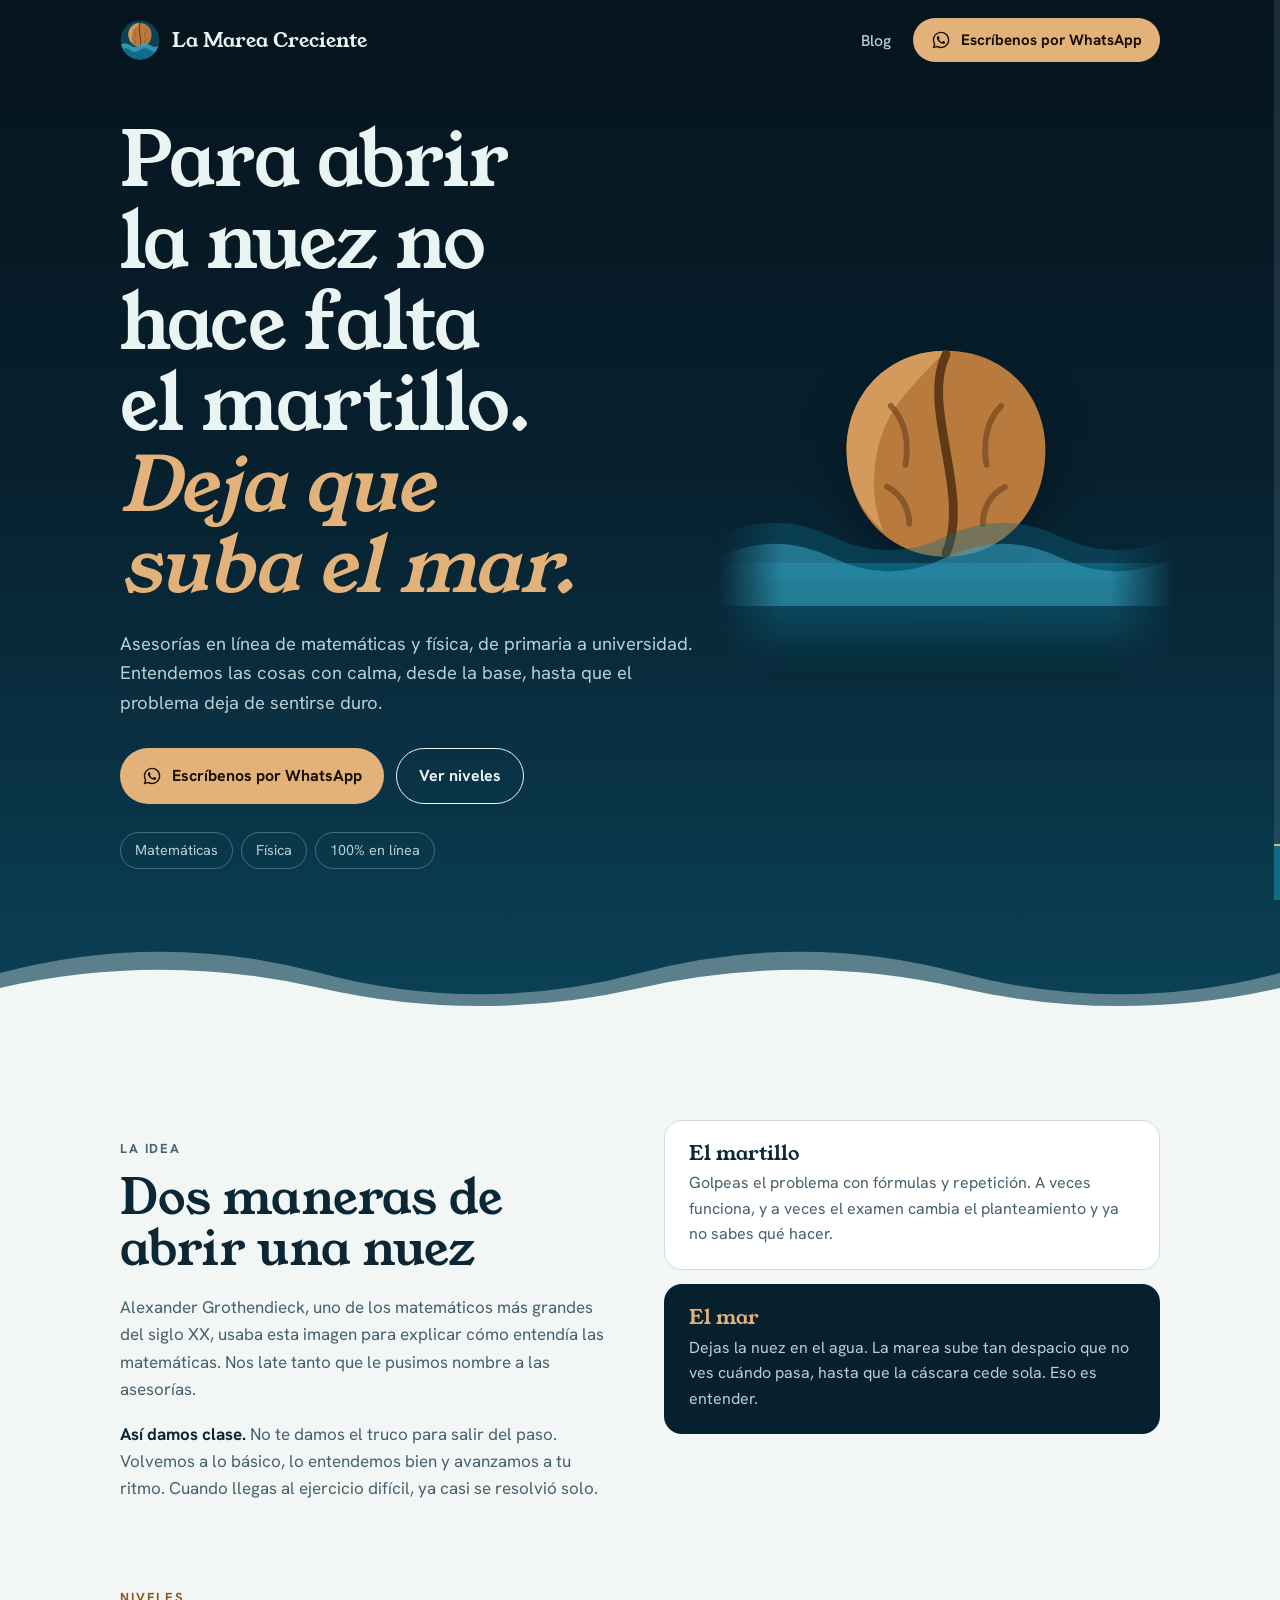
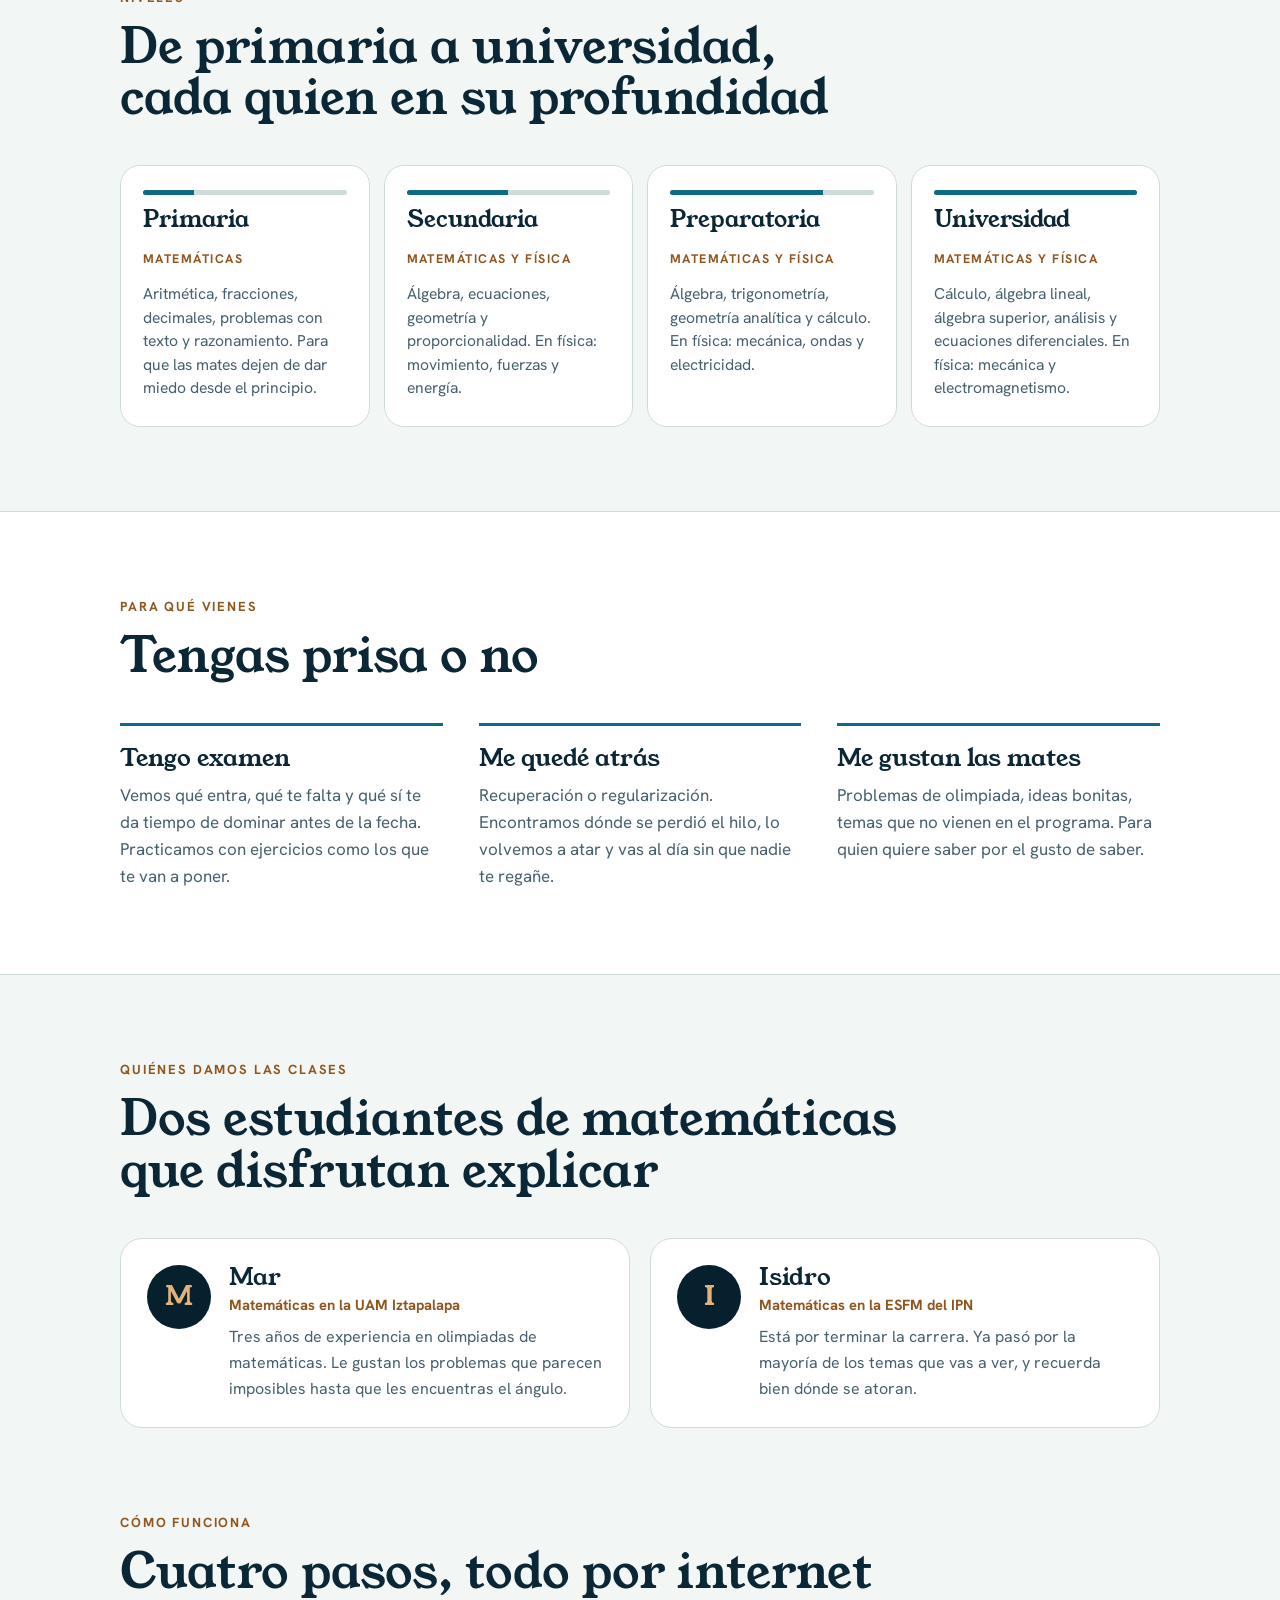
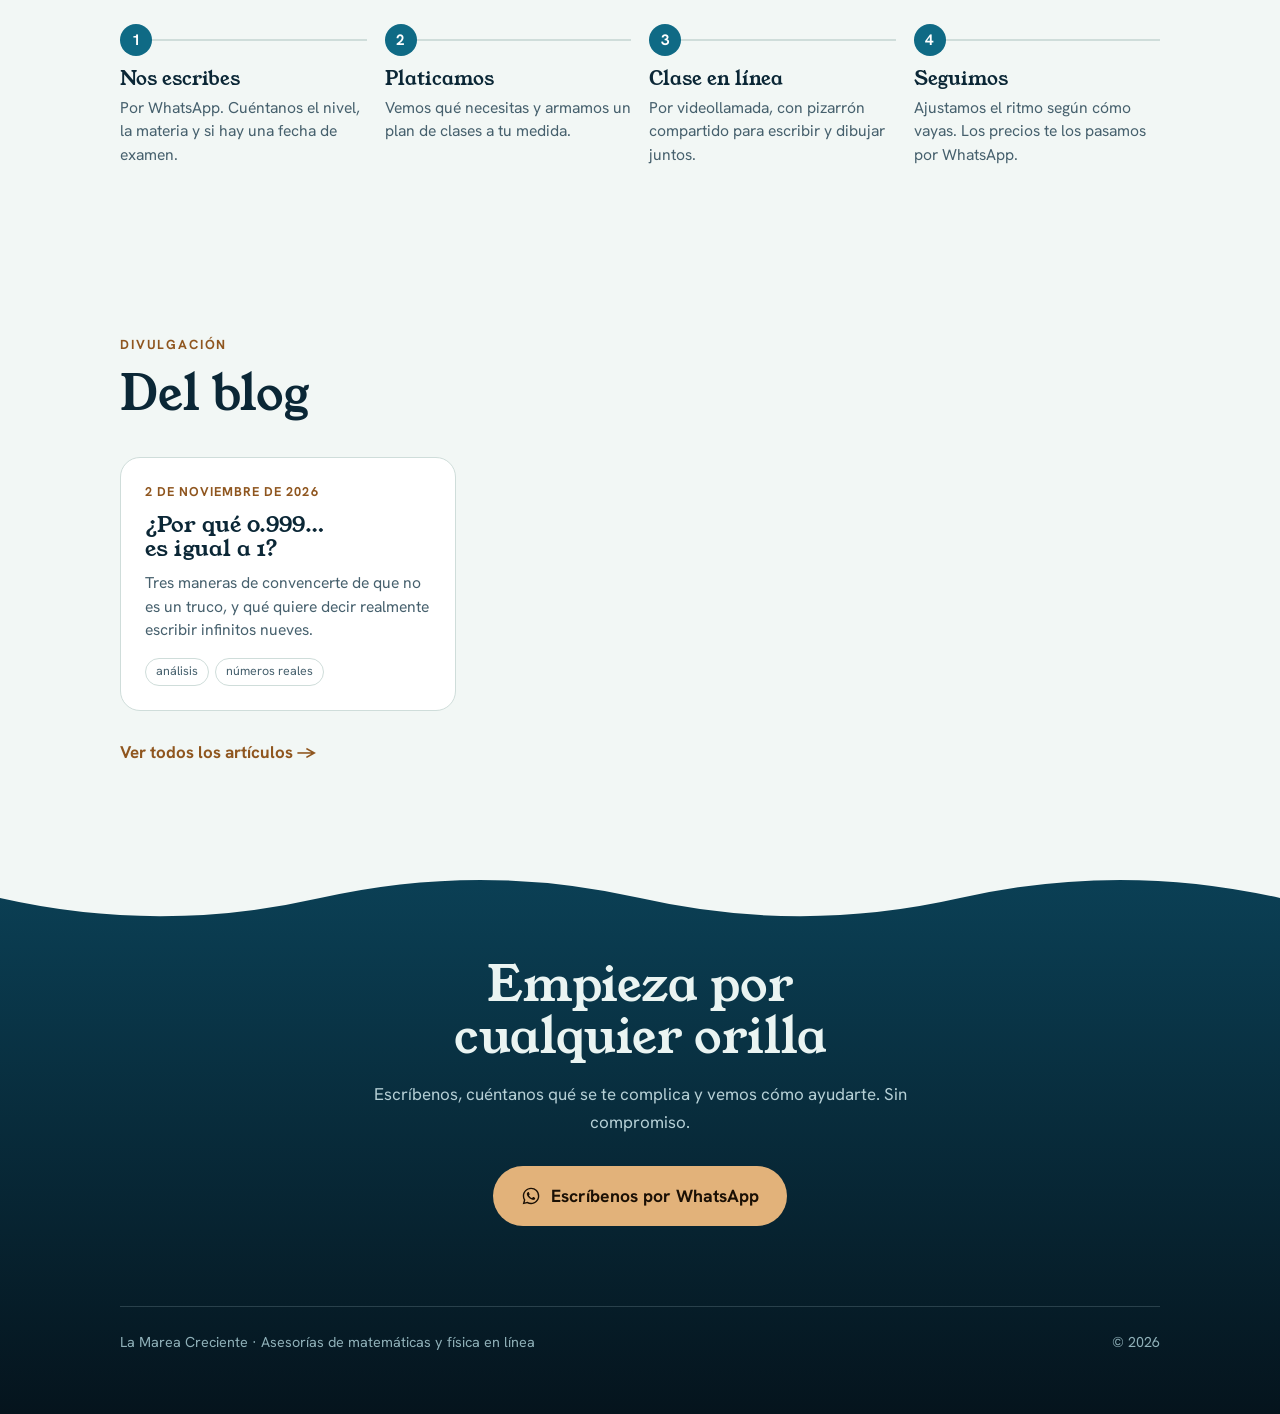
==== index.html @ 5f163b48 "Blog" ====
<!DOCTYPE html>
<html lang="es-MX">
<head>
<meta charset="utf-8">
<meta name="viewport" content="width=device-width, initial-scale=1">
<title>La Marea Creciente</title>
<meta name="description" content="Asesorías en línea de matemáticas y física, de primaria a universidad. Para exámenes, recuperación o por el gusto de entender.">
<link rel="preconnect" href="https://fonts.googleapis.com">
<link rel="preconnect" href="https://fonts.gstatic.com" crossorigin>
<link href="https://fonts.googleapis.com/css2?family=Hanken+Grotesk:wght@400;500;700&family=Young+Serif&display=swap" rel="stylesheet">
<link rel="stylesheet" href="css/site.css">
</head>
<body data-root="">

<svg width="0" height="0" style="position:absolute" aria-hidden="true" focusable="false">
  <defs>
    <symbol id="nut" viewBox="0 0 64 64">
      <path d="M32 4C48 4 59 16 59 31C59 47 48 60 32 60C16 60 5 47 5 31C5 16 16 4 32 4Z" fill="#B97A3E"/>
      <path d="M32 4C16 4 5 16 5 31C5 40 9 48 15 53C11 44 11 28 20 17C24 12 28 8 32 4Z" fill="#D49A5C"/>
      <path d="M32 5C25 19 39 43 32 59" fill="none" stroke="#5E3A17" stroke-width="2.4" stroke-linecap="round"/>
      <path d="M17 19C21 23 22 29 21 35M47 19C43 23 42 29 43 35M16 41C20 43 22 47 22 51M48 41C44 43 42 47 42 51" fill="none" stroke="#7A4C20" stroke-width="1.6" stroke-linecap="round" opacity=".75"/>
    </symbol>
    <symbol id="wa" viewBox="0 0 24 24">
      <path fill="currentColor" d="M12.04 2C6.58 2 2.13 6.45 2.13 11.91c0 1.75.46 3.45 1.32 4.95L2.05 22l5.25-1.38a9.9 9.9 0 0 0 4.74 1.21h.01c5.46 0 9.91-4.45 9.91-9.91 0-2.65-1.03-5.14-2.9-7.01A9.86 9.86 0 0 0 12.04 2Zm0 18.15h-.01a8.2 8.2 0 0 1-4.18-1.14l-.3-.18-3.11.82.83-3.04-.2-.31a8.2 8.2 0 0 1-1.26-4.38c0-4.54 3.7-8.24 8.25-8.24 2.2 0 4.27.86 5.82 2.42a8.18 8.18 0 0 1 2.41 5.83c0 4.54-3.7 8.22-8.25 8.22Zm4.52-6.16c-.25-.12-1.47-.72-1.69-.81-.23-.08-.39-.12-.56.12-.17.25-.64.81-.78.97-.14.17-.29.19-.54.06-.25-.12-1.05-.39-2-1.23-.74-.66-1.24-1.47-1.38-1.72-.14-.25-.02-.38.11-.5.11-.11.25-.29.37-.43.12-.14.17-.25.25-.41.08-.17.04-.31-.02-.43-.06-.12-.56-1.34-.76-1.84-.2-.48-.41-.42-.56-.43h-.48c-.17 0-.43.06-.66.31-.23.25-.87.85-.87 2.07 0 1.22.89 2.4 1.01 2.56.12.17 1.75 2.67 4.23 3.74.59.26 1.05.41 1.41.52.59.19 1.13.16 1.56.1.48-.07 1.47-.6 1.67-1.18.21-.58.21-1.07.14-1.18-.06-.1-.23-.17-.48-.29Z"/>
    </symbol>
    <clipPath id="clipLogo"><circle cx="32" cy="32" r="31"/></clipPath>
  </defs>
</svg>

<div class="gauge" aria-hidden="true"><i></i></div>

<header class="hero" id="inicio">
  <div class="wrap">
    <nav class="nav" aria-label="Principal">
      <a class="brand" href="#inicio" aria-label="La Marea Creciente, inicio">
        <svg viewBox="0 0 64 64" aria-hidden="true">
          <circle cx="32" cy="32" r="31" fill="#0B4258"/>
          <g clip-path="url(#clipLogo)">
            <use href="#nut" x="10" y="2" width="44" height="44"/>
            <path d="M0 40Q8 34 16 40T32 40T48 40T64 40V64H0Z" fill="#3AA3C2" opacity=".85"/>
            <path d="M0 48Q8 42 16 48T32 48T48 48T64 48V64H0Z" fill="#0F6A85" opacity=".95"/>
          </g>
        </svg>
        <span>La Marea Creciente</span>
      </a>
      <div class="navlinks">
        <a class="navlink" href="blog/">Blog</a>
        <a class="btn js-wa" href="#" data-msg="Hola, vi La Marea Creciente y quiero info sobre las asesorías.">
          <svg aria-hidden="true"><use href="#wa"/></svg><span>Escríbenos por WhatsApp</span>
        </a>
      </div>
    </nav>

    <div class="hero-grid">
      <div>
        <h1>Para abrir la nuez no hace falta el martillo. <em>Deja que suba el mar.</em></h1>
        <p class="lead">Asesorías en línea de matemáticas y física, de primaria a universidad. Entendemos las cosas con calma, desde la base, hasta que el problema deja de sentirse duro.</p>
        <div class="cta">
          <a class="btn js-wa" href="#" data-msg="Hola, vi La Marea Creciente y quiero info sobre las asesorías.">
            <svg aria-hidden="true"><use href="#wa"/></svg>Escríbenos por WhatsApp
          </a>
          <a class="btn ghost" href="#niveles">Ver niveles</a>
        </div>
        <ul class="tags">
          <li>Matemáticas</li><li>Física</li><li>100% en línea</li>
        </ul>
      </div>

      <div class="scene" role="img" aria-label="Una nuez flotando en el mar, medio sumergida">
        <svg class="nut" viewBox="0 0 64 64" aria-hidden="true"><use href="#nut"/></svg>
        <div class="water" aria-hidden="true">
          <svg class="wave b" viewBox="0 0 2400 120" preserveAspectRatio="none"><path d="M0 60Q150 20 300 60T600 60T900 60T1200 60T1500 60T1800 60T2100 60T2400 60V120H0Z"/></svg>
          <svg class="wave" viewBox="0 0 2400 120" preserveAspectRatio="none" style="top:14%"><path d="M0 50Q150 10 300 50T600 50T900 50T1200 50T1500 50T1800 50T2100 50T2400 50V120H0Z"/></svg>
        </div>
      </div>
    </div>
  </div>

  <div class="shore" aria-hidden="true">
    <svg class="wave b" viewBox="0 0 2400 120" preserveAspectRatio="none"><path d="M0 60Q150 20 300 60T600 60T900 60T1200 60T1500 60T1800 60T2100 60T2400 60V120H0Z"/></svg>
    <svg class="wave" viewBox="0 0 2400 120" preserveAspectRatio="none"><path d="M0 74Q150 40 300 74T600 74T900 74T1200 74T1500 74T1800 74T2100 74T2400 74V120H0Z"/></svg>
  </div>
</header>

<main>
  <section id="idea">
    <div class="wrap idea">
      <div class="text">
        <p class="eyebrow">La idea</p>
        <h2>Dos maneras de abrir una nuez</h2>
        <p>Alexander Grothendieck, uno de los matemáticos más grandes del siglo XX, usaba esta imagen para explicar cómo entendía las matemáticas. Nos late tanto que le pusimos nombre a las asesorías.</p>
        <p><strong>Así damos clase.</strong> No te damos el truco para salir del paso. Volvemos a lo básico, lo entendemos bien y avanzamos a tu ritmo. Cuando llegas al ejercicio difícil, ya casi se resolvió solo.</p>
      </div>
      <div class="duo">
        <div>
          <h3>El martillo</h3>
          <p>Golpeas el problema con fórmulas y repetición. A veces funciona, y a veces el examen cambia el planteamiento y ya no sabes qué hacer.</p>
        </div>
        <div class="sea">
          <h3>El mar</h3>
          <p>Dejas la nuez en el agua. La marea sube tan despacio que no ves cuándo pasa, hasta que la cáscara cede sola. Eso es entender.</p>
        </div>
      </div>
    </div>
  </section>

  <section id="niveles" style="padding-top:0">
    <div class="wrap">
      <p class="eyebrow">Niveles</p>
      <h2>De primaria a universidad, cada quien en su profundidad</h2>
      <div class="levels">
        <article class="level">
          <div class="depth" aria-hidden="true"><b style="--w:25%"></b></div>
          <h3>Primaria</h3>
          <h4>Matemáticas</h4>
          <p>Aritmética, fracciones, decimales, problemas con texto y razonamiento. Para que las mates dejen de dar miedo desde el principio.</p>
        </article>
        <article class="level">
          <div class="depth" aria-hidden="true"><b style="--w:50%"></b></div>
          <h3>Secundaria</h3>
          <h4>Matemáticas y física</h4>
          <p>Álgebra, ecuaciones, geometría y proporcionalidad. En física: movimiento, fuerzas y energía.</p>
        </article>
        <article class="level">
          <div class="depth" aria-hidden="true"><b style="--w:75%"></b></div>
          <h3>Preparatoria</h3>
          <h4>Matemáticas y física</h4>
          <p>Álgebra, trigonometría, geometría analítica y cálculo. En física: mecánica, ondas y electricidad.</p>
        </article>
        <article class="level">
          <div class="depth" aria-hidden="true"><b style="--w:100%"></b></div>
          <h3>Universidad</h3>
          <h4>Matemáticas y física</h4>
          <p>Cálculo, álgebra lineal, álgebra superior, análisis y ecuaciones diferenciales. En física: mecánica y electromagnetismo.</p>
        </article>
      </div>
    </div>
  </section>

  <section class="why" id="para-que">
    <div class="wrap">
      <p class="eyebrow">Para qué vienes</p>
      <h2>Tengas prisa o no</h2>
      <div class="why-grid">
        <div>
          <h3>Tengo examen</h3>
          <p>Vemos qué entra, qué te falta y qué sí te da tiempo de dominar antes de la fecha. Practicamos con ejercicios como los que te van a poner.</p>
        </div>
        <div>
          <h3>Me quedé atrás</h3>
          <p>Recuperación o regularización. Encontramos dónde se perdió el hilo, lo volvemos a atar y vas al día sin que nadie te regañe.</p>
        </div>
        <div>
          <h3>Me gustan las mates</h3>
          <p>Problemas de olimpiada, ideas bonitas, temas que no vienen en el programa. Para quien quiere saber por el gusto de saber.</p>
        </div>
      </div>
    </div>
  </section>

  <section id="quienes">
    <div class="wrap">
      <p class="eyebrow">Quiénes damos las clases</p>
      <h2>Dos estudiantes de matemáticas que disfrutan explicar</h2>
      <div class="people">
        <article class="person">
          <div class="avatar" aria-hidden="true">M</div>
          <div>
            <h3>Mar</h3>
            <p class="role">Matemáticas en la UAM Iztapalapa</p>
            <p>Tres años de experiencia en olimpiadas de matemáticas. Le gustan los problemas que parecen imposibles hasta que les encuentras el ángulo.</p>
          </div>
        </article>
        <article class="person">
          <div class="avatar" aria-hidden="true">I</div>
          <div>
            <h3>Isidro</h3>
            <p class="role">Matemáticas en la ESFM del IPN</p>
            <p>Está por terminar la carrera. Ya pasó por la mayoría de los temas que vas a ver, y recuerda bien dónde se atoran.</p>
          </div>
        </article>
      </div>
    </div>
  </section>

  <section id="como" style="padding-top:0">
    <div class="wrap">
      <p class="eyebrow">Cómo funciona</p>
      <h2>Cuatro pasos, todo por internet</h2>
      <ol class="steps">
        <li>
          <h3>Nos escribes</h3>
          <p>Por WhatsApp. Cuéntanos el nivel, la materia y si hay una fecha de examen.</p>
        </li>
        <li>
          <h3>Platicamos</h3>
          <p>Vemos qué necesitas y armamos un plan de clases a tu medida.</p>
        </li>
        <li>
          <h3>Clase en línea</h3>
          <p>Por videollamada, con pizarrón compartido para escribir y dibujar juntos.</p>
        </li>
        <li>
          <h3>Seguimos</h3>
          <p>Ajustamos el ritmo según cómo vayas. Los precios te los pasamos por WhatsApp.</p>
        </li>
      </ol>
    </div>
  </section>
  <section id="blog" hidden>
    <div class="wrap">
      <p class="eyebrow">Divulgación</p>
      <h2>Del blog</h2>
      <div class="postlist" id="latest"></div>
      <a class="more" href="blog/">Ver todos los artículos →</a>
    </div>
  </section>
</main>

<section class="final" id="contacto">
  <div class="top" aria-hidden="true">
    <svg class="wave" viewBox="0 0 2400 120" preserveAspectRatio="none"><path d="M0 74Q150 40 300 74T600 74T900 74T1200 74T1500 74T1800 74T2100 74T2400 74V120H0Z"/></svg>
  </div>
  <div class="wrap">
    <h2>Empieza por cualquier orilla</h2>
    <p class="sub">Escríbenos, cuéntanos qué se te complica y vemos cómo ayudarte. Sin compromiso.</p>
    <a class="btn js-wa" href="#" data-msg="Hola, vi La Marea Creciente y me interesa una asesoría de ____ (nivel: ____).">
      <svg aria-hidden="true"><use href="#wa"/></svg>Escríbenos por WhatsApp
    </a>
    <p class="num" id="numtext"></p>
    <footer>
      <span>La Marea Creciente · Asesorías de matemáticas y física en línea</span>
      <span>© 2026</span>
    </footer>
  </div>
</section>

<script src="blog/posts.js"></script>
<script src="js/site.js"></script>
</body>
</html>
---- css/site.css ----
/* Idea: la página es el mar. El hero es agua profunda con una nuez flotando; la orilla (la ola final) deja paso al resto.
   Un medidor fino a la derecha sube con el scroll: la marea creciente. */
:root{
  --bg:#F2F7F5; --surface:#FFFFFF; --ink:#0B2736; --muted:#46606D;
  --sea:#0F6A85; --deep:#07202E; --nut:#B97A3E; --nut-hi:#E2B27A;
  --line:#CFDDDA; --accent-text:#8F561F;
  --display:"Young Serif", Georgia, "Times New Roman", serif;
  --body:"Hanken Grotesk", system-ui, -apple-system, "Segoe UI", sans-serif;
  color-scheme: light;
}
@media (prefers-color-scheme: dark){
  :root:not([data-theme="light"]){
    --bg:#06161F; --surface:#0C2331; --ink:#E5F0EE; --muted:#9DB5BD;
    --sea:#3AA3C2; --line:#1B3A4A; --accent-text:#E2B27A; color-scheme: dark;
  }
}
:root[data-theme="dark"]{
  --bg:#06161F; --surface:#0C2331; --ink:#E5F0EE; --muted:#9DB5BD;
  --sea:#3AA3C2; --line:#1B3A4A; --accent-text:#E2B27A; color-scheme: dark;
}

*{box-sizing:border-box}
html{scroll-behavior:smooth}
body{margin:0;background:var(--bg);color:var(--ink);font-family:var(--body);font-size:1.0625rem;line-height:1.6;-webkit-font-smoothing:antialiased}
h1,h2,h3{font-family:var(--display);font-weight:400;line-height:1.08;margin:0;text-wrap:balance}
p{margin:0}
a{color:inherit}
.wrap{max-width:1080px;margin:0 auto;padding:0 20px}
:focus-visible{outline:3px solid var(--nut-hi);outline-offset:3px;border-radius:6px}

/* medidor de marea */
.gauge{position:fixed;right:0;top:0;bottom:0;width:6px;background:rgba(127,160,170,.18);z-index:50;pointer-events:none}
.gauge i{position:absolute;left:0;right:0;bottom:0;height:var(--lvl,6%);background:var(--sea);transition:height .15s linear}
.gauge i::before{content:"";position:absolute;left:0;right:0;top:-2px;height:2px;background:var(--nut-hi)}

/* botones */
.btn{display:inline-flex;align-items:center;gap:10px;padding:14px 22px;border-radius:999px;background:var(--nut-hi);color:#1B1005;font-weight:700;text-decoration:none;font-size:1rem;border:0;cursor:pointer;transition:transform .2s ease, box-shadow .2s ease}
.btn:hover{transform:translateY(-2px);box-shadow:0 10px 24px -10px rgba(226,178,122,.8)}
.btn svg{width:20px;height:20px;flex:none}
.btn.ghost{background:transparent;color:inherit;border:1.5px solid currentColor}
.btn.ghost:hover{box-shadow:none;background:rgba(255,255,255,.08)}

/* hero */
.hero{position:relative;background:linear-gradient(180deg,#05141D 0%,#07202E 45%,#0B4258 100%);color:#EAF4F2;overflow:hidden}
.nav{display:flex;align-items:center;justify-content:space-between;gap:16px;padding:18px 0}
.brand{display:flex;align-items:center;gap:12px;text-decoration:none;font-family:var(--display);font-size:1.25rem}
.brand svg{width:40px;height:40px;flex:none}
.nav .btn{padding:10px 18px;font-size:.95rem}
.hero-grid{display:grid;grid-template-columns:1.15fr .85fr;gap:32px;align-items:center;padding:40px 0 150px}
.hero h1{font-size:clamp(2.4rem,6.2vw,4.7rem);letter-spacing:-.01em}
.hero h1 em{font-style:italic;color:var(--nut-hi)}
.hero .lead{margin-top:22px;max-width:34em;color:#B6D0D6;font-size:1.15rem}
.hero .cta{margin-top:30px;display:flex;flex-wrap:wrap;gap:12px}
.hero .tags{margin-top:28px;display:flex;flex-wrap:wrap;gap:8px;list-style:none;padding:0}
.hero .tags li{padding:6px 14px;border:1px solid rgba(182,208,214,.35);border-radius:999px;font-size:.9rem;color:#B6D0D6}

.scene{position:relative;width:100%;max-width:380px;aspect-ratio:1;justify-self:center}
.scene .nut{position:absolute;left:50%;top:6%;width:62%;transform:translateX(-50%);animation:bob 7s ease-in-out infinite;filter:drop-shadow(0 18px 24px rgba(0,0,0,.35))}
.scene .water{position:absolute;left:-10%;right:-10%;bottom:0;height:52%;overflow:hidden;-webkit-mask-image:linear-gradient(90deg,transparent,#000 14%,#000 86%,transparent),linear-gradient(180deg,#000 70%,transparent);-webkit-mask-composite:source-in;mask-image:linear-gradient(90deg,transparent,#000 14%,#000 86%,transparent),linear-gradient(180deg,#000 70%,transparent);mask-composite:intersect}
.scene .water::before{content:"";position:absolute;inset:0;top:34%;background:linear-gradient(180deg,rgba(15,106,133,.78),rgba(7,32,46,.95))}
.wave{position:absolute;left:0;bottom:0;width:200%;height:100%;animation:drift 14s linear infinite}
.wave.b{animation-duration:22s;animation-direction:reverse;opacity:.55}
.wave path{fill:rgba(58,163,194,.55)}
.wave.b path{fill:rgba(15,106,133,.7)}
.scene .water .wave{height:42%;bottom:auto;top:0}

.shore{position:absolute;left:0;bottom:-1px;width:100%;line-height:0}
.shore .wave{position:relative;display:block;height:auto;width:200%;animation-duration:18s}
.shore .wave path{fill:var(--bg)}
.shore .wave.b{position:absolute;left:0;bottom:0;opacity:.35}

@keyframes drift{to{transform:translateX(-50%)}}
@keyframes bob{0%,100%{transform:translate(-50%,0) rotate(-2deg)}50%{transform:translate(-50%,10px) rotate(2deg)}}

/* secciones */
section{padding:84px 0}
.eyebrow{font-size:.82rem;font-weight:700;letter-spacing:.14em;text-transform:uppercase;color:var(--accent-text);margin-bottom:14px}
h2{font-size:clamp(1.9rem,4.2vw,3rem)}

.idea{display:grid;grid-template-columns:1fr 1fr;gap:48px;align-items:start}
.idea .text p{margin-top:18px;color:var(--muted);max-width:34em}
.idea .text p strong{color:var(--ink)}
.duo{display:grid;gap:14px}
.duo div{padding:22px 24px;border-radius:18px;background:var(--surface);border:1px solid var(--line)}
.duo h3{font-size:1.25rem;margin-bottom:6px}
.duo p{color:var(--muted);font-size:1rem}
.duo .sea{background:var(--deep);border-color:transparent;color:#EAF4F2}
.duo .sea p{color:#B6D0D6}
.duo .sea h3{color:var(--nut-hi)}

.levels{display:grid;grid-template-columns:repeat(4,1fr);gap:14px;margin-top:40px}
.level{padding:24px 22px 26px;border-radius:20px;background:var(--surface);border:1px solid var(--line);display:flex;flex-direction:column;gap:12px}
.level .depth{height:5px;border-radius:5px;background:var(--line);position:relative;overflow:hidden}
.level .depth b{position:absolute;left:0;top:0;bottom:0;background:var(--sea);width:var(--w)}
.level h3{font-size:1.45rem}
.level h4{margin:6px 0 0;font-size:.78rem;letter-spacing:.12em;text-transform:uppercase;color:var(--accent-text)}
.level p{color:var(--muted);font-size:.98rem;line-height:1.5}

.why{background:var(--surface);border-top:1px solid var(--line);border-bottom:1px solid var(--line)}
.why-grid{display:grid;grid-template-columns:repeat(3,1fr);gap:36px;margin-top:40px}
.why-grid h3{font-size:1.5rem;margin-bottom:10px}
.why-grid p{color:var(--muted)}
.why-grid div{border-top:3px solid var(--sea);padding-top:20px}

.people{display:grid;grid-template-columns:1fr 1fr;gap:20px;margin-top:40px}
.person{display:flex;gap:18px;padding:26px;border-radius:22px;background:var(--surface);border:1px solid var(--line)}
.avatar{flex:none;width:64px;height:64px;border-radius:50%;background:var(--deep);color:var(--nut-hi);display:grid;place-items:center;font-family:var(--display);font-size:1.7rem}
.person h3{font-size:1.5rem}
.person .role{color:var(--accent-text);font-weight:700;font-size:.92rem;margin:2px 0 8px}
.person p:last-child{color:var(--muted);font-size:1rem}

.steps{list-style:none;padding:0;margin:40px 0 0;display:grid;grid-template-columns:repeat(4,1fr);gap:18px;counter-reset:s}
.steps li{counter-increment:s;padding-top:18px;border-top:2px solid var(--line);position:relative}
.steps li::before{content:counter(s);position:absolute;top:-17px;left:0;width:32px;height:32px;border-radius:50%;background:var(--sea);color:#fff;display:grid;place-items:center;font-weight:700;font-size:.95rem}
.steps h3{font-size:1.2rem;margin:10px 0 6px}
.steps p{color:var(--muted);font-size:.98rem;line-height:1.5}

.final{position:relative;background:linear-gradient(180deg,#0B4258,#05141D);color:#EAF4F2;text-align:center;padding:110px 0 60px;overflow:hidden}
.final .top{position:absolute;left:0;top:-1px;width:100%;line-height:0;transform:scaleY(-1)}
.final .top .wave{position:relative;display:block;height:auto;width:200%;animation:drift 20s linear infinite}
.final .top .wave path{fill:var(--bg)}
.final h2{max-width:14em;margin:0 auto}
.final p.sub{margin:18px auto 0;max-width:32em;color:#B6D0D6}
.final .btn{margin-top:30px;font-size:1.1rem;padding:16px 28px}
.final .num{margin-top:14px;color:#B6D0D6;font-size:.95rem}
footer{margin-top:80px;padding-top:24px;border-top:1px solid rgba(182,208,214,.2);display:flex;justify-content:space-between;gap:12px;flex-wrap:wrap;font-size:.9rem;color:#8FB0B8;text-align:left}

@media (max-width:900px){
  .hero-grid{grid-template-columns:1fr;padding-bottom:130px}
  .scene{max-width:300px;order:-1}
  .idea{grid-template-columns:1fr;gap:28px}
  .levels{grid-template-columns:1fr 1fr}
  .why-grid,.people{grid-template-columns:1fr}
  .steps{grid-template-columns:1fr 1fr;row-gap:36px}
}
@media (max-width:520px){
  section{padding:64px 0}
  .levels,.steps{grid-template-columns:1fr}
  .brand span{font-size:1.05rem}
  .nav .btn span{display:none}
  .person{flex-direction:column}
}
@media (prefers-reduced-motion: reduce){
  html{scroll-behavior:auto}
  .wave,.scene .nut{animation:none}
  .gauge i{transition:none}
}

/* ===== Blog y navegación compartida ===== */
.navlinks{display:flex;align-items:center;gap:22px}
.navlink{text-decoration:none;color:#B6D0D6;font-weight:500;font-size:.98rem}
.navlink:hover{color:#fff}
.hero.mini .shore{bottom:-1px}
.hero.mini{padding-bottom:84px}

.blog-head{padding:56px 0 0}
.blog-head p{color:var(--muted);max-width:34em;margin-top:14px}
.postlist{display:grid;grid-template-columns:repeat(auto-fill,minmax(290px,1fr));gap:16px;margin:36px 0 0}
.postcard{display:flex;flex-direction:column;gap:10px;padding:24px;border-radius:20px;background:var(--surface);border:1px solid var(--line);text-decoration:none;transition:transform .2s ease,border-color .2s ease}
.postcard:hover{transform:translateY(-3px);border-color:var(--sea)}
.postcard h3{font-size:1.4rem}
.postcard .meta{font-size:.8rem;color:var(--accent-text);font-weight:700;letter-spacing:.08em;text-transform:uppercase}
.postcard p{color:var(--muted);font-size:.98rem;line-height:1.5}
.chips{display:flex;gap:6px;flex-wrap:wrap;margin-top:auto;padding-top:6px}
.chip{font-size:.78rem;padding:3px 10px;border-radius:999px;border:1px solid var(--line);color:var(--muted)}
.more{display:inline-block;margin-top:28px;font-weight:700;color:var(--accent-text);text-decoration:none}
.more:hover{text-decoration:underline}
.empty{margin-top:36px;color:var(--muted)}
.list-page{padding-bottom:90px}

.post{max-width:40em;margin:0 auto;padding:56px 20px 24px}
.post h1{font-size:clamp(2rem,5vw,3.2rem)}
.post .meta{margin:18px 0 8px;color:var(--muted);font-size:.95rem}
.post .chips{margin:0 0 36px;padding:0}
.post .body{font-size:1.15rem;line-height:1.75}
.post .body > * + *{margin-top:1.1em}
.post .body h2{font-size:1.7rem;margin-top:2em}
.post .body h3{font-size:1.3rem;margin-top:1.6em}
.post .body a{color:var(--accent-text)}
.post .body blockquote{margin-left:0;padding-left:20px;border-left:3px solid var(--nut);color:var(--muted);font-style:italic}
.post .body img{max-width:100%;height:auto;border-radius:12px}
.post .body figure{margin-left:0;margin-right:0}
.post .body figcaption{font-size:.9rem;color:var(--muted);margin-top:8px}
.post .body code{font-size:.92em;background:var(--surface);border:1px solid var(--line);padding:1px 6px;border-radius:6px}
.post .body .katex-display{overflow-x:auto;overflow-y:hidden;padding:4px 0}
.post-cta{max-width:40em;margin:24px auto 0;padding:0 20px}
.post-cta .box{padding:28px;border-radius:22px;background:var(--deep);color:#EAF4F2}
.post-cta h3{font-size:1.5rem;margin-bottom:8px}
.post-cta p{color:#B6D0D6;margin-bottom:18px}
.back{display:inline-block;margin:28px 0 80px;font-weight:700;color:var(--accent-text);text-decoration:none}
.post-wrap{padding:0 20px}
.site-foot{display:block;margin-top:60px;border-top:1px solid var(--line);padding:24px 20px 40px;text-align:center;color:var(--muted);font-size:.9rem}
@media (max-width:520px){ .navlinks{gap:14px} .navlink{font-size:.92rem} }
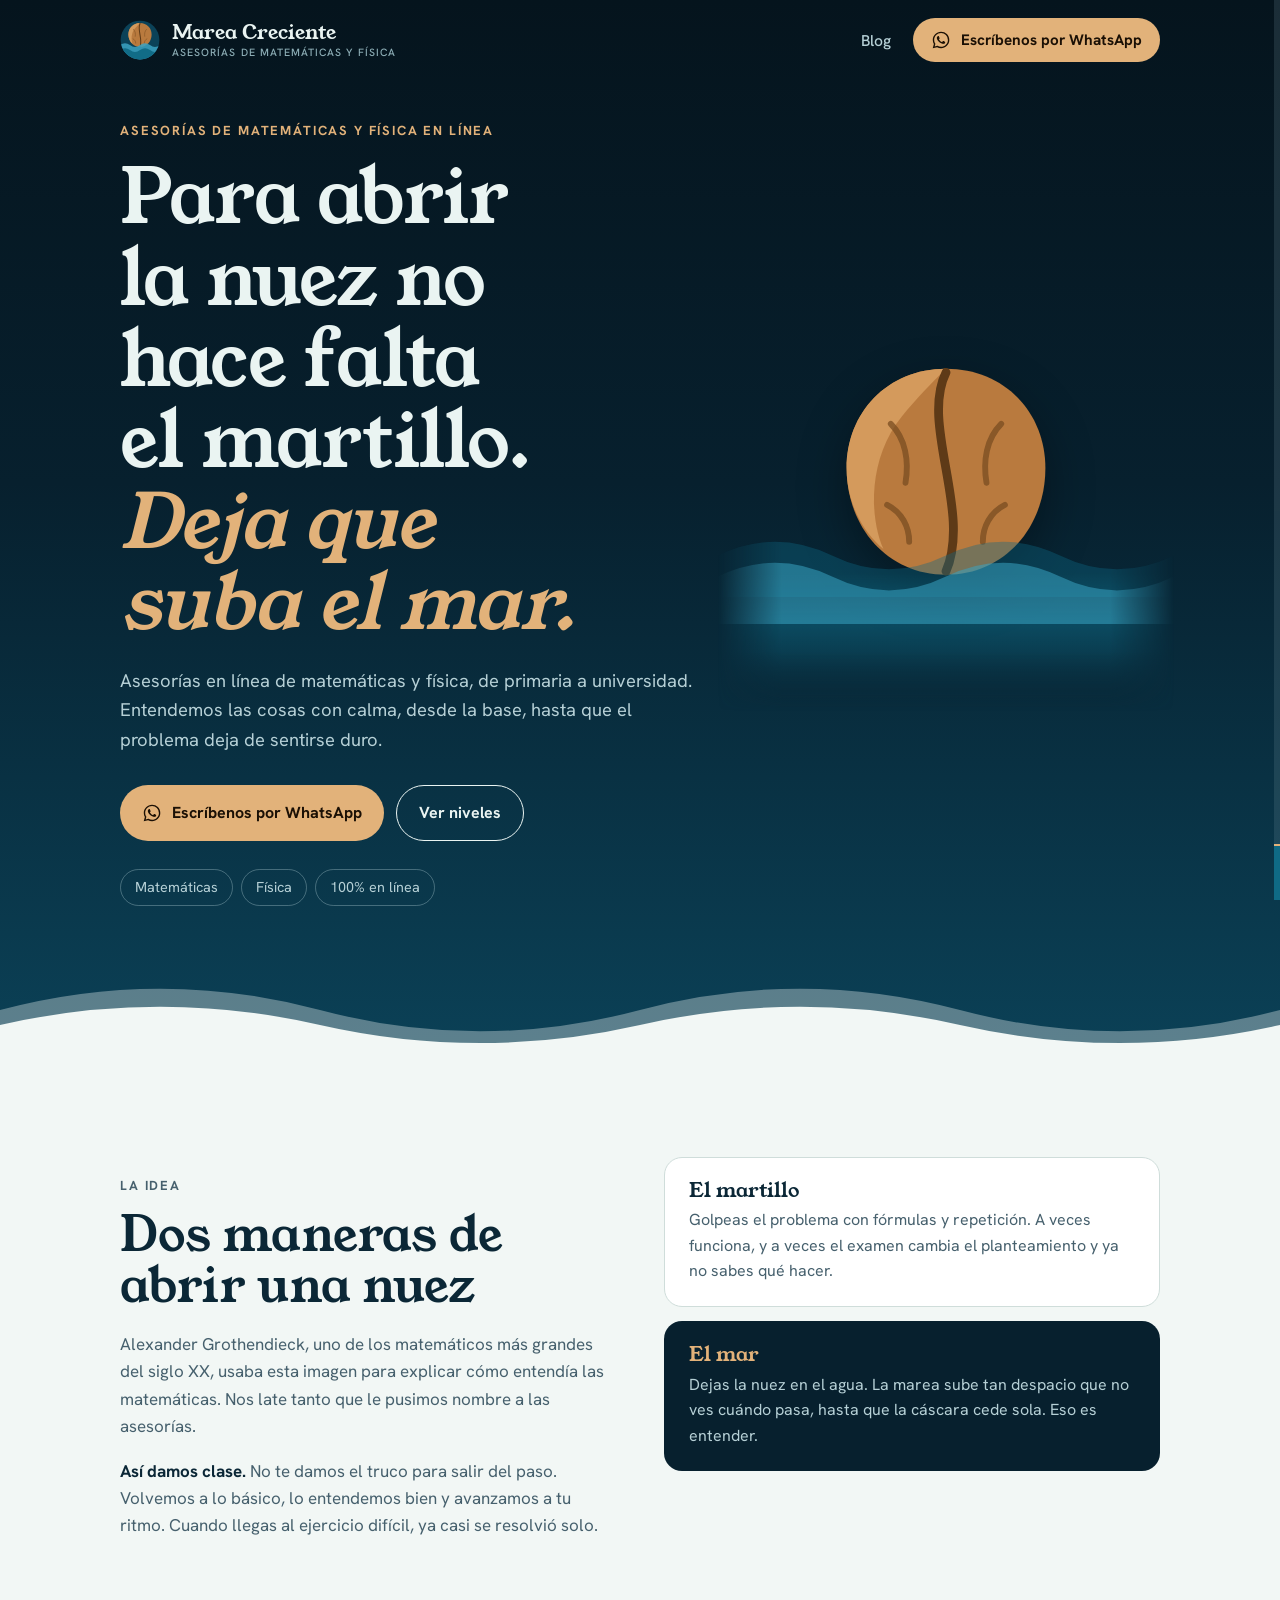
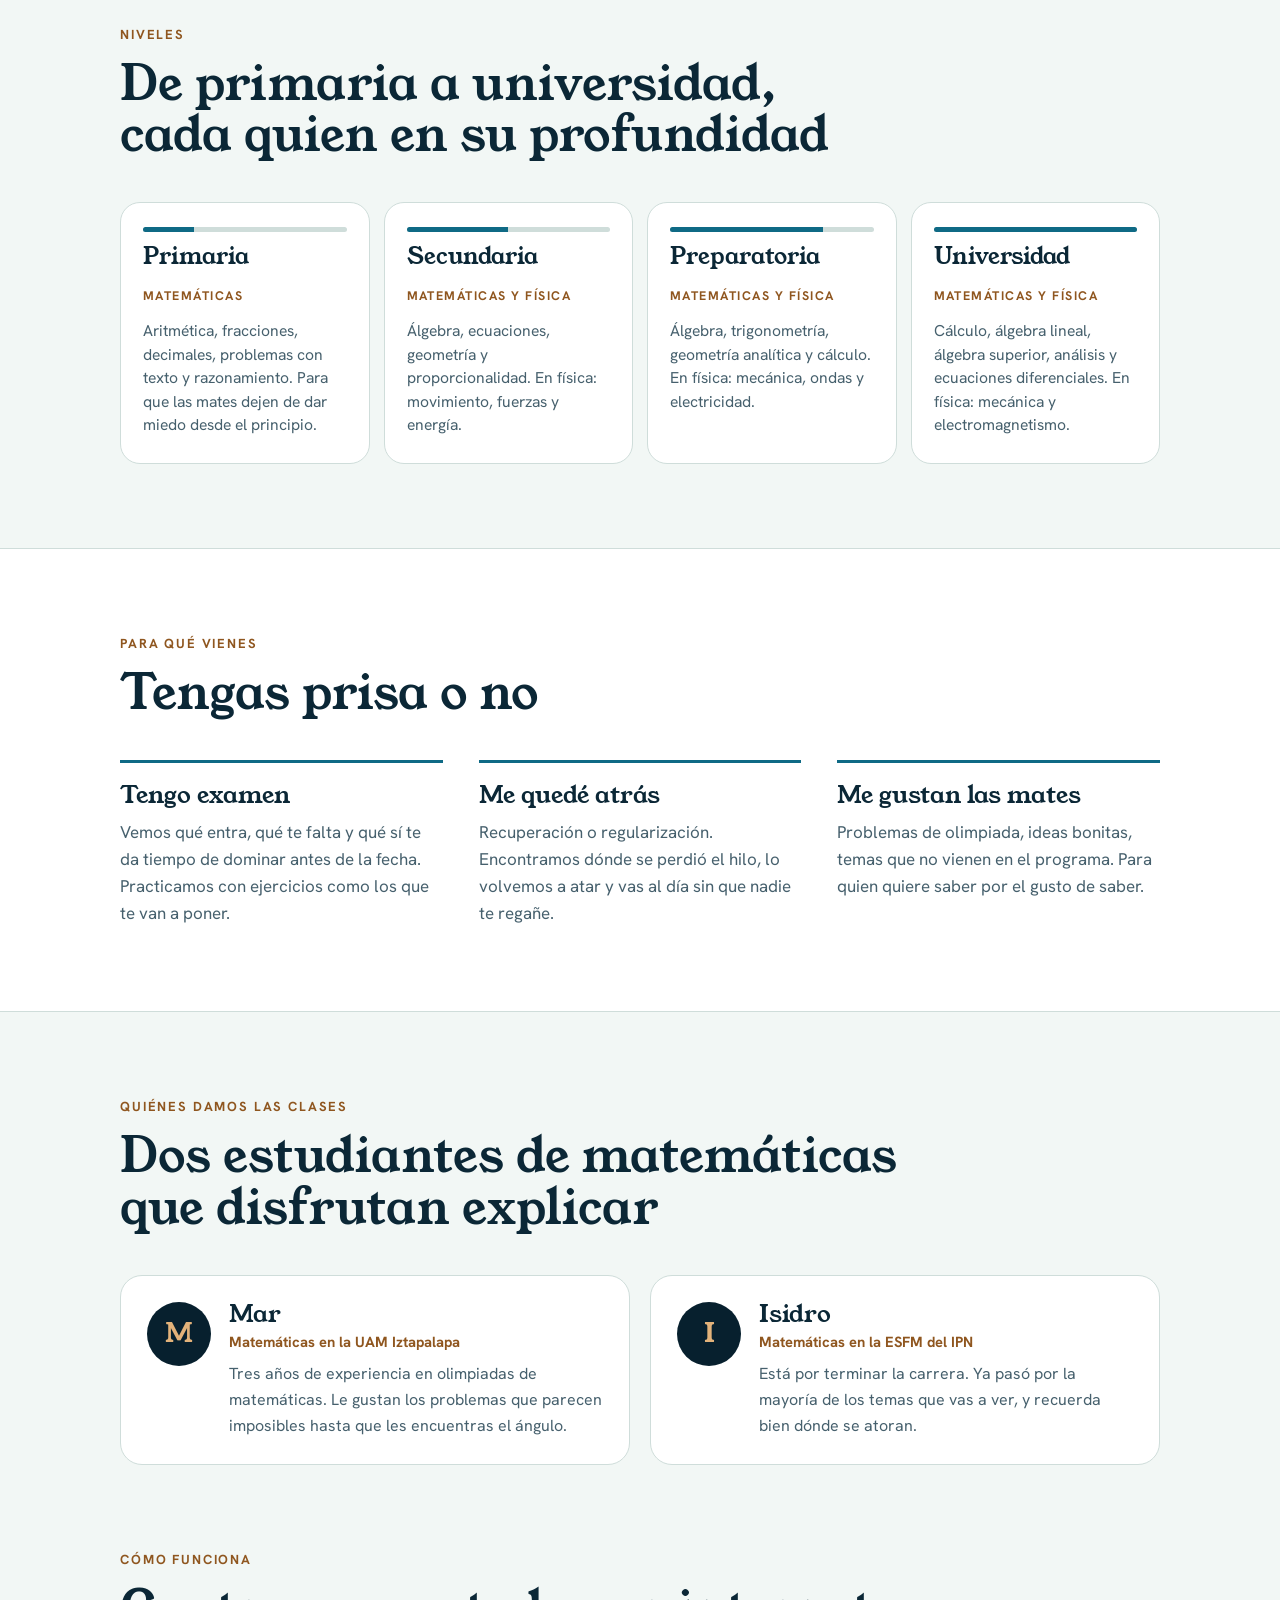
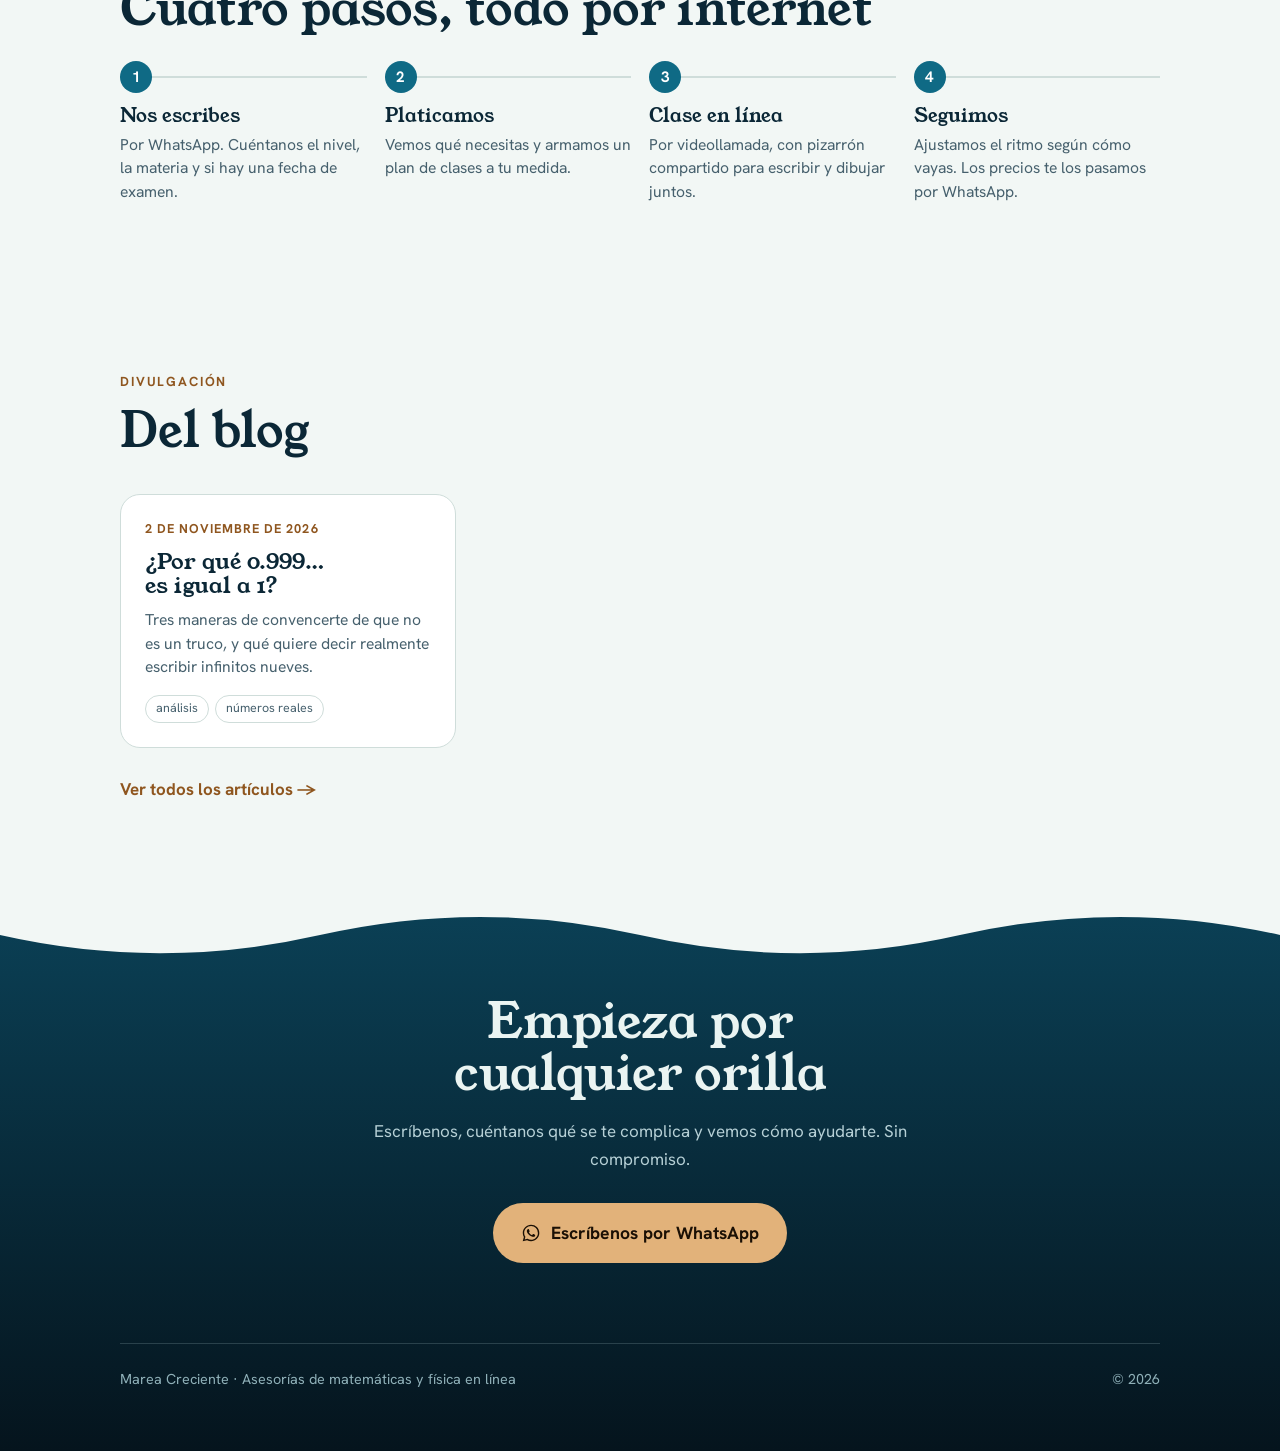
==== commit d1dfe401: "1st blog" ====
--- a/index.html
+++ b/index.html
@@ -3,7 +3,7 @@
 <head>
 <meta charset="utf-8">
 <meta name="viewport" content="width=device-width, initial-scale=1">
-<title>La Marea Creciente</title>
+<title>Marea Creciente · Asesorías de matemáticas y física en línea</title>
 <meta name="description" content="Asesorías en línea de matemáticas y física, de primaria a universidad. Para exámenes, recuperación o por el gusto de entender.">
 <link rel="preconnect" href="https://fonts.googleapis.com">
 <link rel="preconnect" href="https://fonts.gstatic.com" crossorigin>
@@ -32,7 +32,7 @@
 <header class="hero" id="inicio">
   <div class="wrap">
     <nav class="nav" aria-label="Principal">
-      <a class="brand" href="#inicio" aria-label="La Marea Creciente, inicio">
+      <a class="brand" href="#inicio" aria-label="Marea Creciente, inicio">
         <svg viewBox="0 0 64 64" aria-hidden="true">
           <circle cx="32" cy="32" r="31" fill="#0B4258"/>
           <g clip-path="url(#clipLogo)">
@@ -41,11 +41,11 @@
             <path d="M0 48Q8 42 16 48T32 48T48 48T64 48V64H0Z" fill="#0F6A85" opacity=".95"/>
           </g>
         </svg>
-        <span>La Marea Creciente</span>
+        <span class="brand-text"><span>Marea Creciente</span><small>Asesorías de matemáticas y física</small></span>
       </a>
       <div class="navlinks">
         <a class="navlink" href="blog/">Blog</a>
-        <a class="btn js-wa" href="#" data-msg="Hola, vi La Marea Creciente y quiero info sobre las asesorías.">
+        <a class="btn js-wa" href="#" data-msg="Hola, vi Marea Creciente y quiero info sobre las asesorías.">
           <svg aria-hidden="true"><use href="#wa"/></svg><span>Escríbenos por WhatsApp</span>
         </a>
       </div>
@@ -53,10 +53,11 @@
 
     <div class="hero-grid">
       <div>
+        <p class="eyebrow">Asesorías de matemáticas y física en línea</p>
         <h1>Para abrir la nuez no hace falta el martillo. <em>Deja que suba el mar.</em></h1>
         <p class="lead">Asesorías en línea de matemáticas y física, de primaria a universidad. Entendemos las cosas con calma, desde la base, hasta que el problema deja de sentirse duro.</p>
         <div class="cta">
-          <a class="btn js-wa" href="#" data-msg="Hola, vi La Marea Creciente y quiero info sobre las asesorías.">
+          <a class="btn js-wa" href="#" data-msg="Hola, vi Marea Creciente y quiero info sobre las asesorías.">
             <svg aria-hidden="true"><use href="#wa"/></svg>Escríbenos por WhatsApp
           </a>
           <a class="btn ghost" href="#niveles">Ver niveles</a>
@@ -224,12 +225,12 @@
   <div class="wrap">
     <h2>Empieza por cualquier orilla</h2>
     <p class="sub">Escríbenos, cuéntanos qué se te complica y vemos cómo ayudarte. Sin compromiso.</p>
-    <a class="btn js-wa" href="#" data-msg="Hola, vi La Marea Creciente y me interesa una asesoría de ____ (nivel: ____).">
+    <a class="btn js-wa" href="#" data-msg="Hola, vi Marea Creciente y me interesa una asesoría de ____ (nivel: ____).">
       <svg aria-hidden="true"><use href="#wa"/></svg>Escríbenos por WhatsApp
     </a>
     <p class="num" id="numtext"></p>
     <footer>
-      <span>La Marea Creciente · Asesorías de matemáticas y física en línea</span>
+      <span>Marea Creciente · Asesorías de matemáticas y física en línea</span>
       <span>© 2026</span>
     </footer>
   </div>
--- a/css/site.css
+++ b/css/site.css
@@ -57,7 +57,7 @@
 .scene{position:relative;width:100%;max-width:380px;aspect-ratio:1;justify-self:center}
 .scene .nut{position:absolute;left:50%;top:6%;width:62%;transform:translateX(-50%);animation:bob 7s ease-in-out infinite;filter:drop-shadow(0 18px 24px rgba(0,0,0,.35))}
 .scene .water{position:absolute;left:-10%;right:-10%;bottom:0;height:52%;overflow:hidden;-webkit-mask-image:linear-gradient(90deg,transparent,#000 14%,#000 86%,transparent),linear-gradient(180deg,#000 70%,transparent);-webkit-mask-composite:source-in;mask-image:linear-gradient(90deg,transparent,#000 14%,#000 86%,transparent),linear-gradient(180deg,#000 70%,transparent);mask-composite:intersect}
-.scene .water::before{content:"";position:absolute;inset:0;top:34%;background:linear-gradient(180deg,rgba(15,106,133,.78),rgba(7,32,46,.95))}
+.scene .water::before{content:"";position:absolute;inset:0;top:30%;background:linear-gradient(180deg,rgba(15,106,133,0),rgba(15,106,133,.55) 35%,rgba(7,32,46,.95))}
 .wave{position:absolute;left:0;bottom:0;width:200%;height:100%;animation:drift 14s linear infinite}
 .wave.b{animation-duration:22s;animation-direction:reverse;opacity:.55}
 .wave path{fill:rgba(58,163,194,.55)}
@@ -192,3 +192,9 @@
 .site-foot{display:block;margin-top:60px;border-top:1px solid var(--line);padding:24px 20px 40px;text-align:center;color:var(--muted);font-size:.9rem}
 @media (max-width:520px){ .navlinks{gap:14px} .navlink{font-size:.92rem} }
 
+
+/* Marca con descriptor */
+.brand-text{display:flex;flex-direction:column;line-height:1.1}
+.brand-text small{font-family:var(--body);font-size:.66rem;letter-spacing:.1em;text-transform:uppercase;color:#8FB0B8;margin-top:4px;font-weight:500}
+.hero .eyebrow{color:var(--nut-hi);margin-bottom:16px}
+@media (max-width:520px){.brand-text small{display:none}}
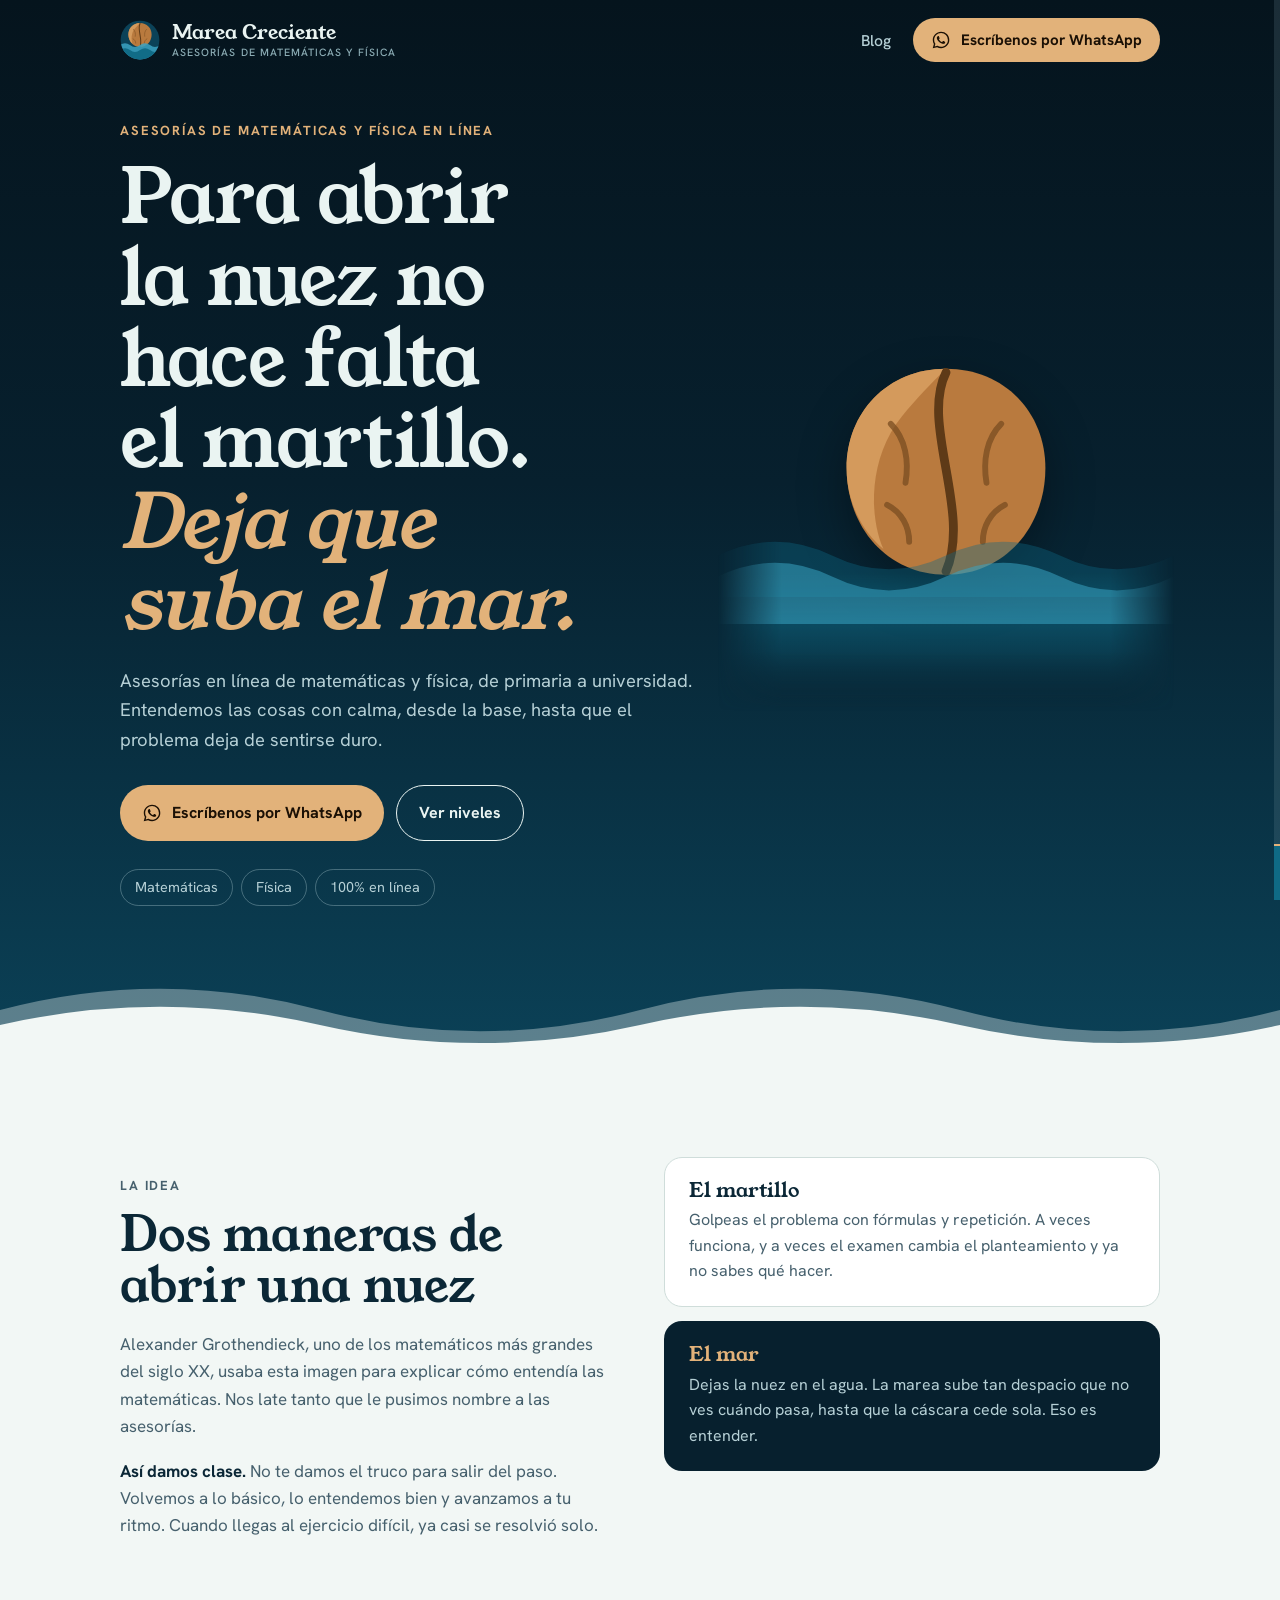
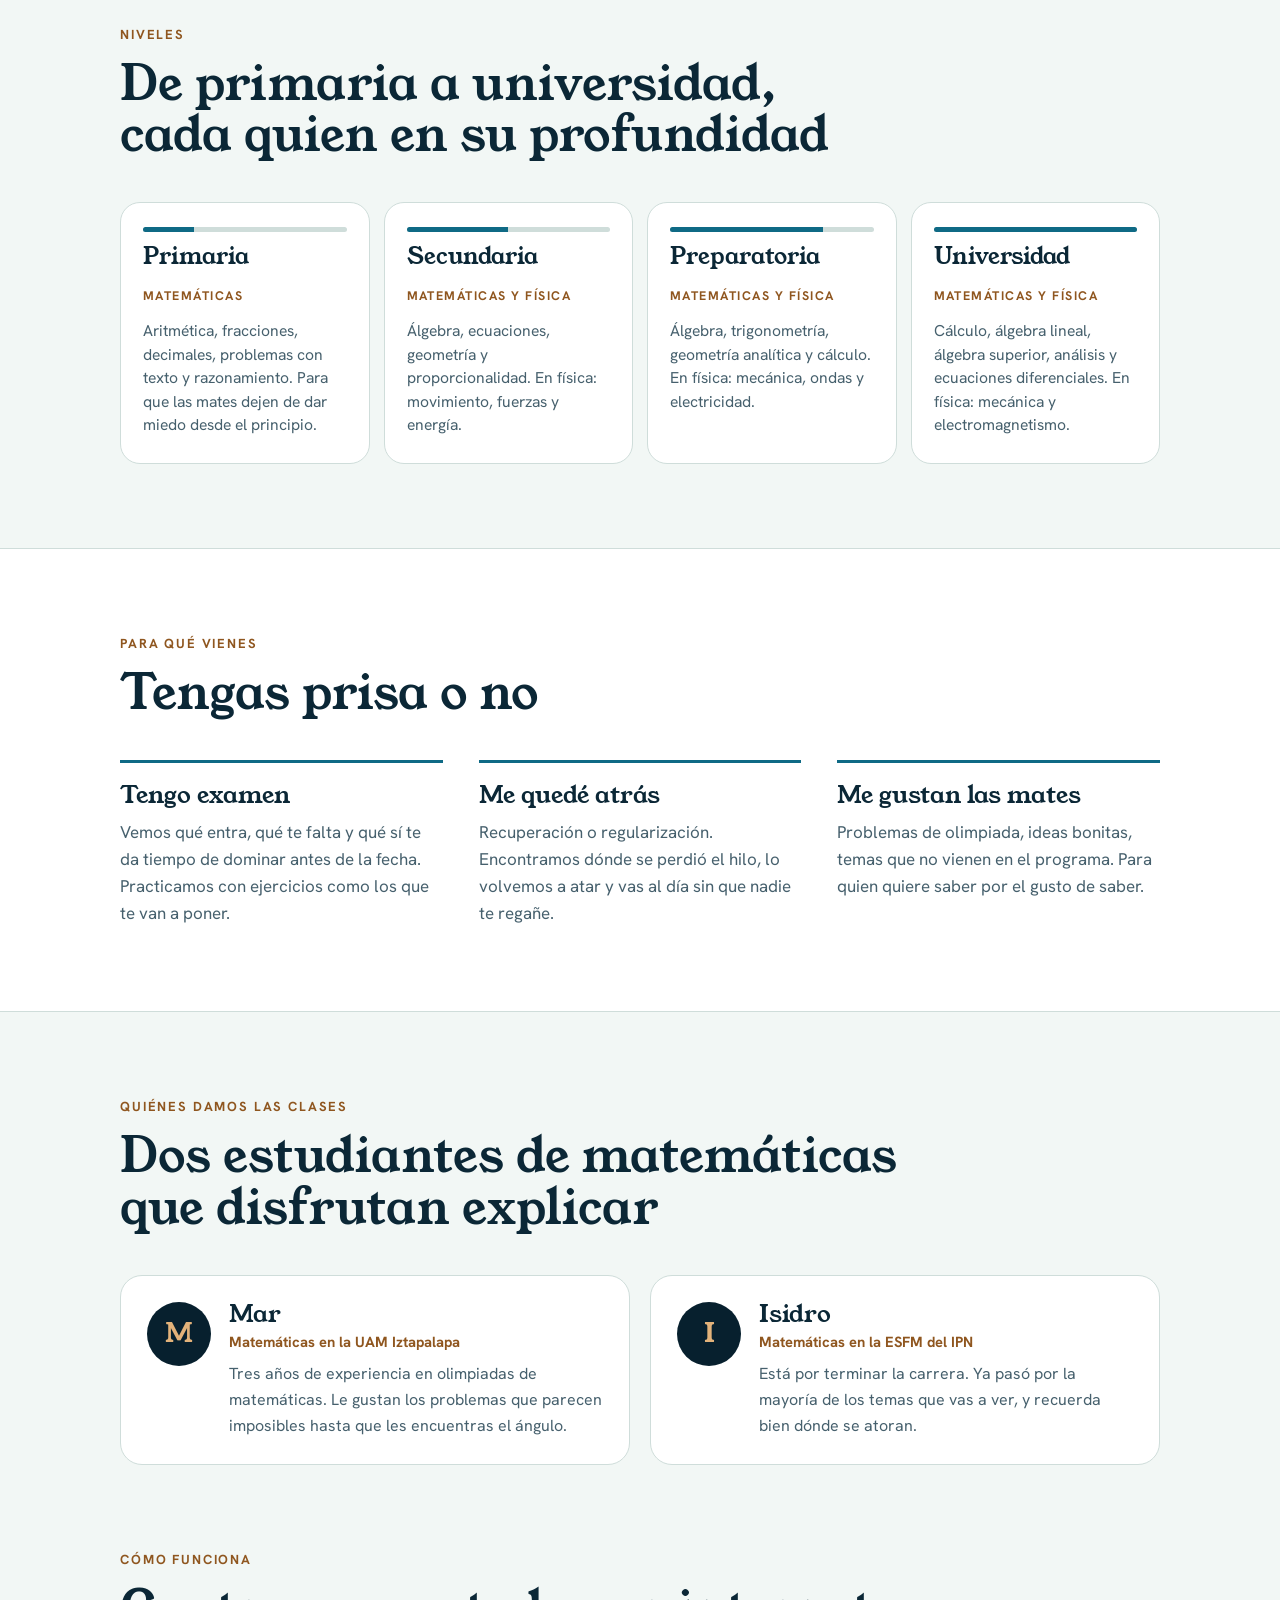
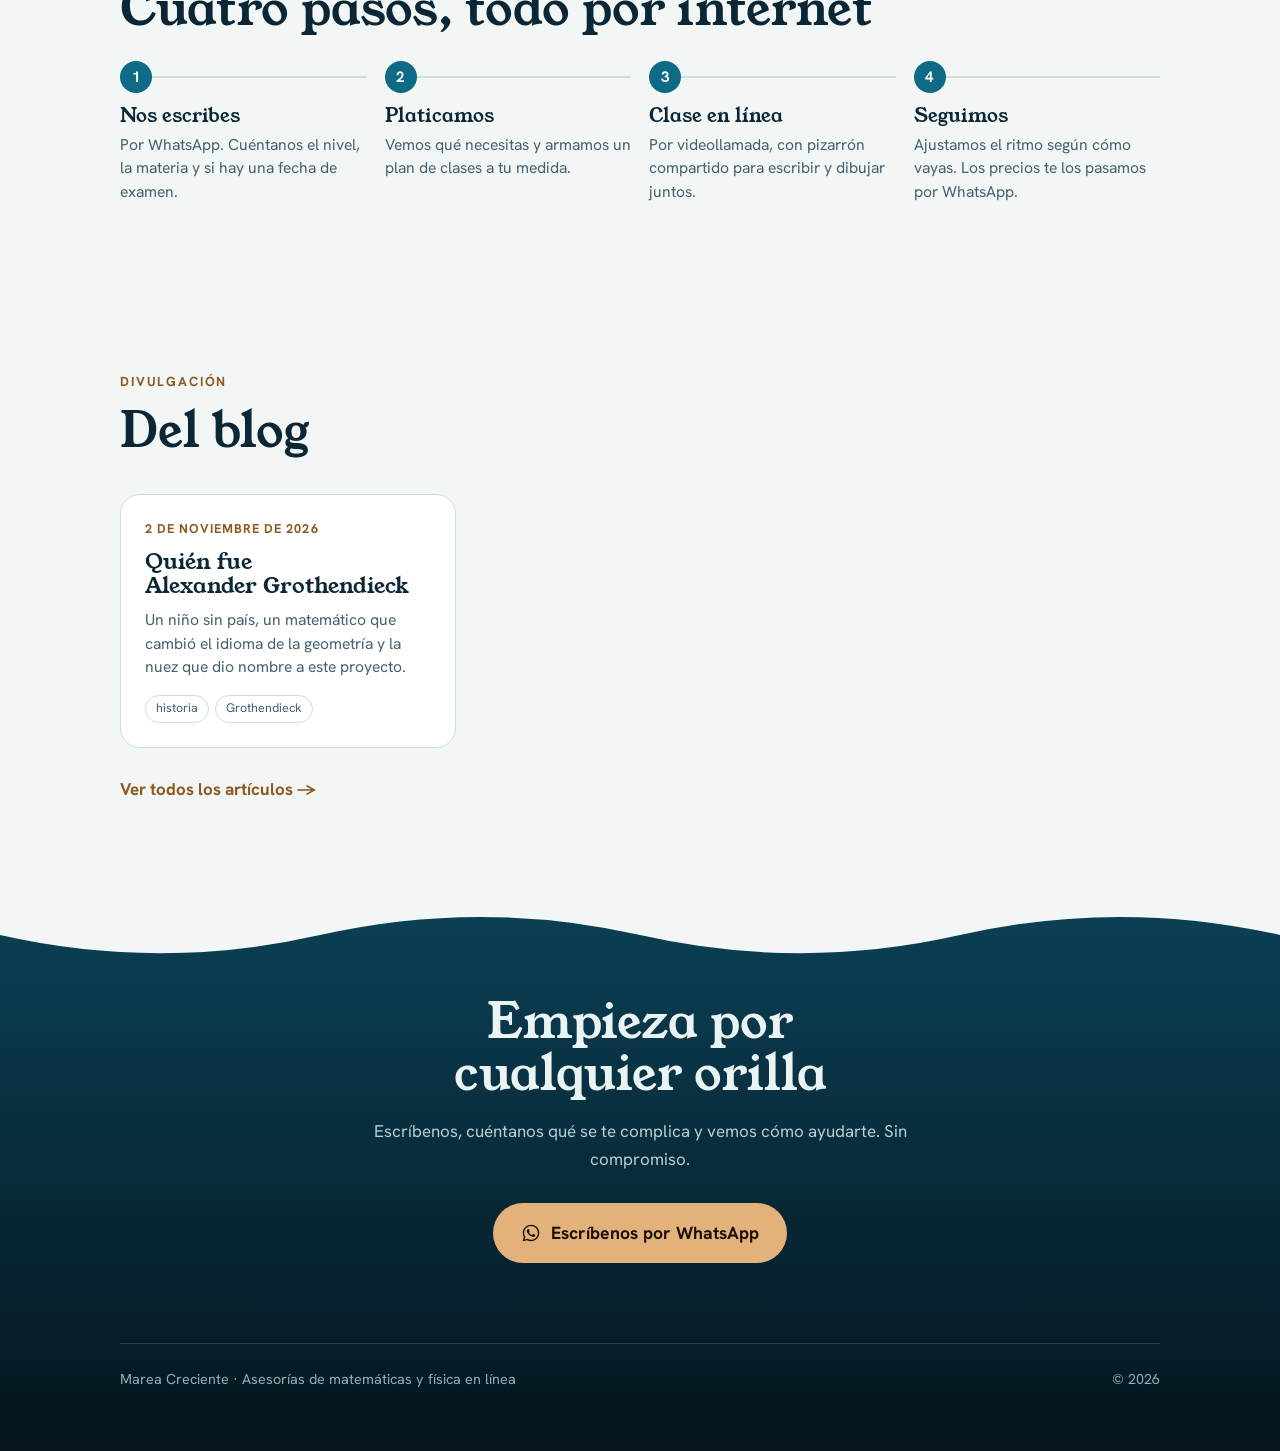
==== commit 67651373: "New comment" ====
--- a/index.html
+++ b/index.html
@@ -1,10 +1,12 @@
+<!-- NO TOCAR -->
+
 <!DOCTYPE html>
 <html lang="es-MX">
 <head>
 <meta charset="utf-8">
 <meta name="viewport" content="width=device-width, initial-scale=1">
-<title>Marea Creciente · Asesorías de matemáticas y física en línea</title>
-<meta name="description" content="Asesorías en línea de matemáticas y física, de primaria a universidad. Para exámenes, recuperación o por el gusto de entender.">
+<title>Marea Creciente · Asesorías de matemáticas en línea</title>
+<meta name="description" content="Asesorías en línea de matemáticas, de primaria a universidad. Para exámenes, recuperación o por el gusto de aprender.">
 <link rel="preconnect" href="https://fonts.googleapis.com">
 <link rel="preconnect" href="https://fonts.gstatic.com" crossorigin>
 <link href="https://fonts.googleapis.com/css2?family=Hanken+Grotesk:wght@400;500;700&family=Young+Serif&display=swap" rel="stylesheet">
@@ -51,6 +53,7 @@
       </div>
     </nav>
 
+    <!-- Ya puedes tocar -->
     <div class="hero-grid">
       <div>
         <p class="eyebrow">Asesorías de matemáticas y física en línea</p>
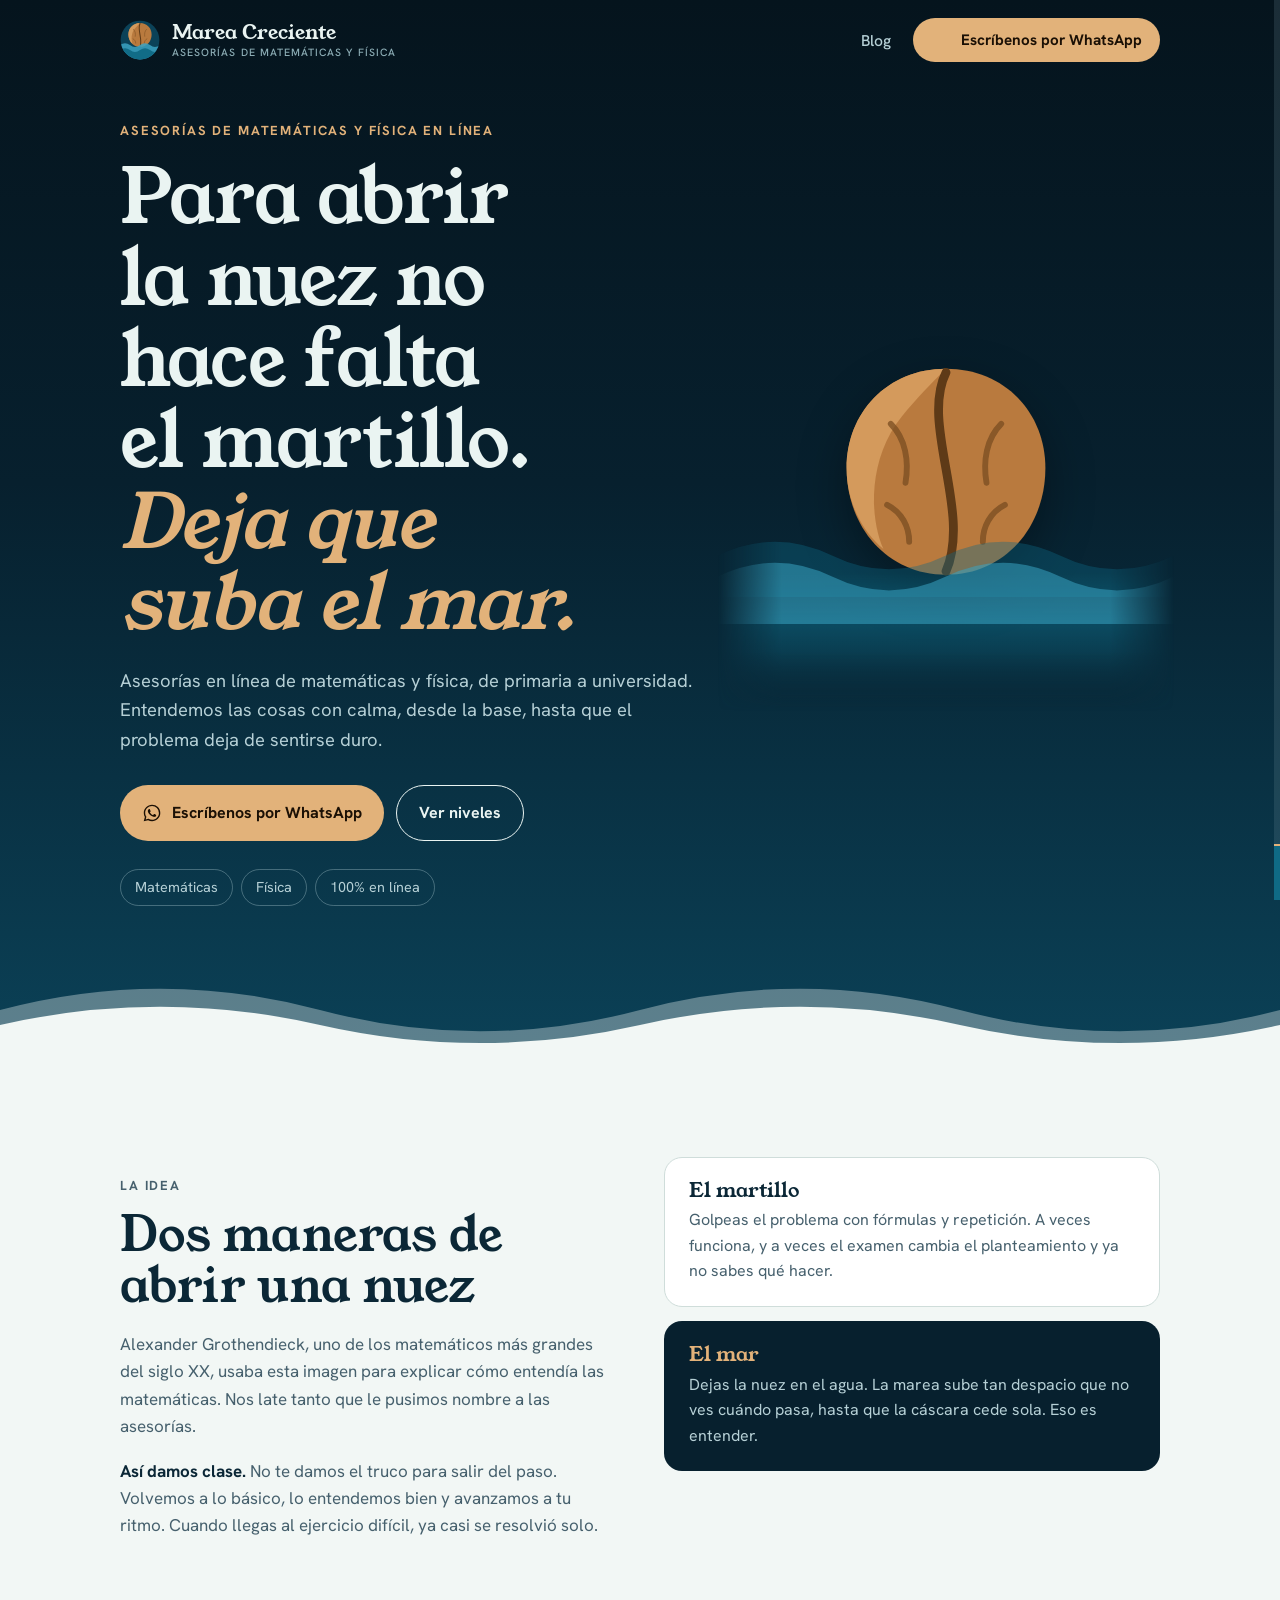
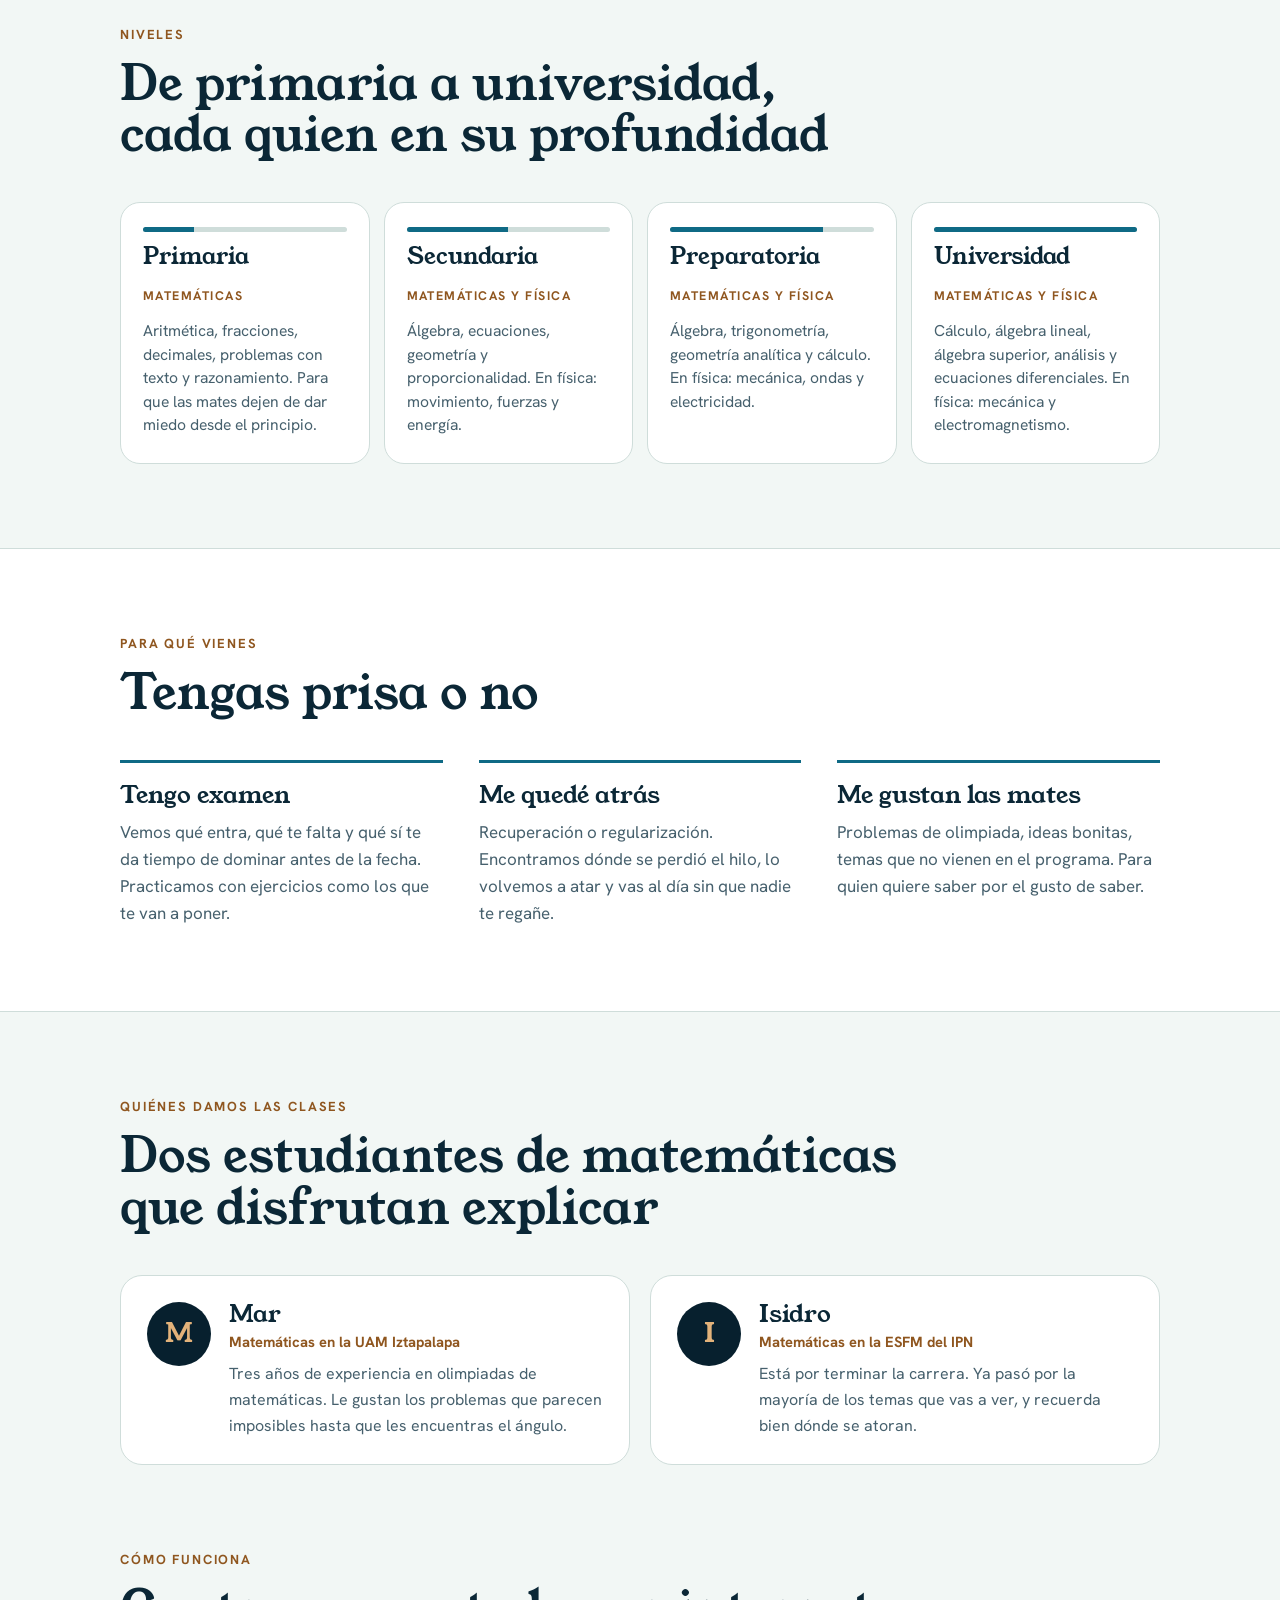
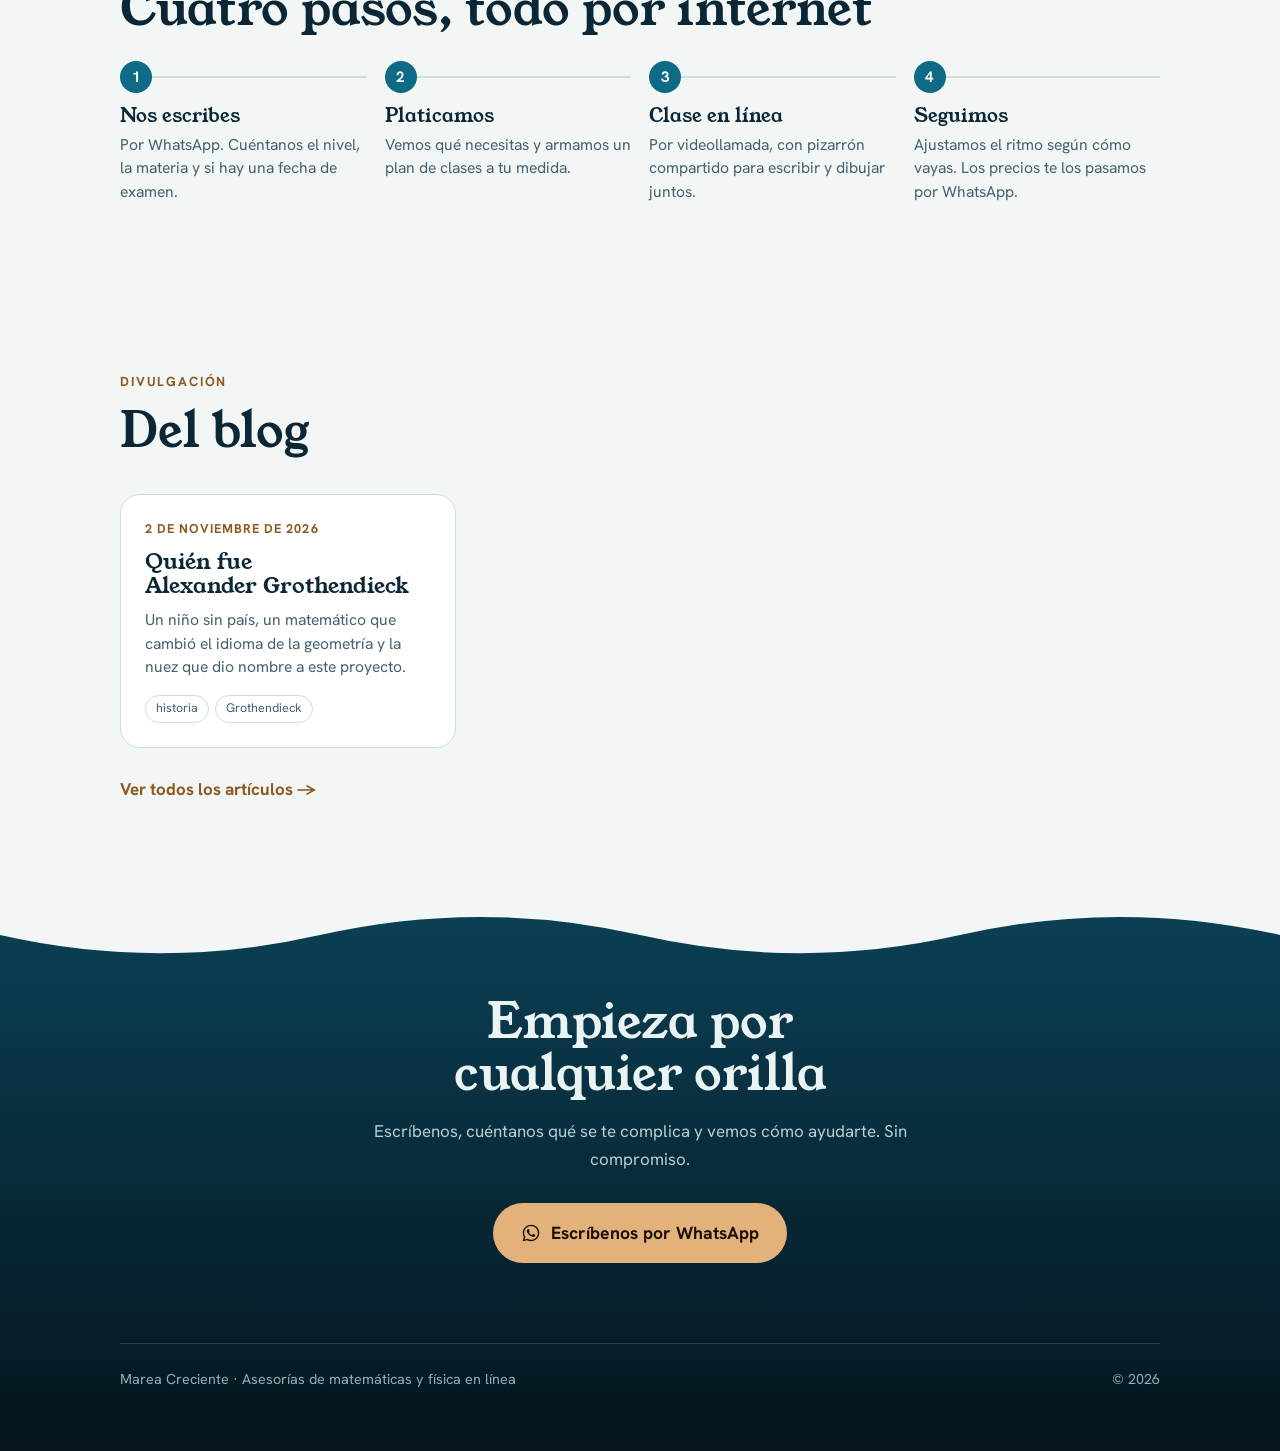
==== commit 2823a2fd: "Update index.html" ====
--- a/index.html
+++ b/index.html
@@ -47,8 +47,8 @@
       </a>
       <div class="navlinks">
         <a class="navlink" href="blog/">Blog</a>
-        <a class="btn js-wa" href="#" data-msg="Hola, vi Marea Creciente y quiero info sobre las asesorías.">
-          <svg aria-hidden="true"><use href="#wa"/></svg><span>Escríbenos por WhatsApp</span>
+        <a class="btn js-wa" href="https://wa.me/8129171483" target="_blank" rel="noopener noreferrer">
+          <svg aria-hidden="true"><use href="https://wa.me/8129171483?text=Hola, vi Marea Creciente y quiero info sobre las asesorías."/></svg><span>Escríbenos por WhatsApp</span>
         </a>
       </div>
     </nav>
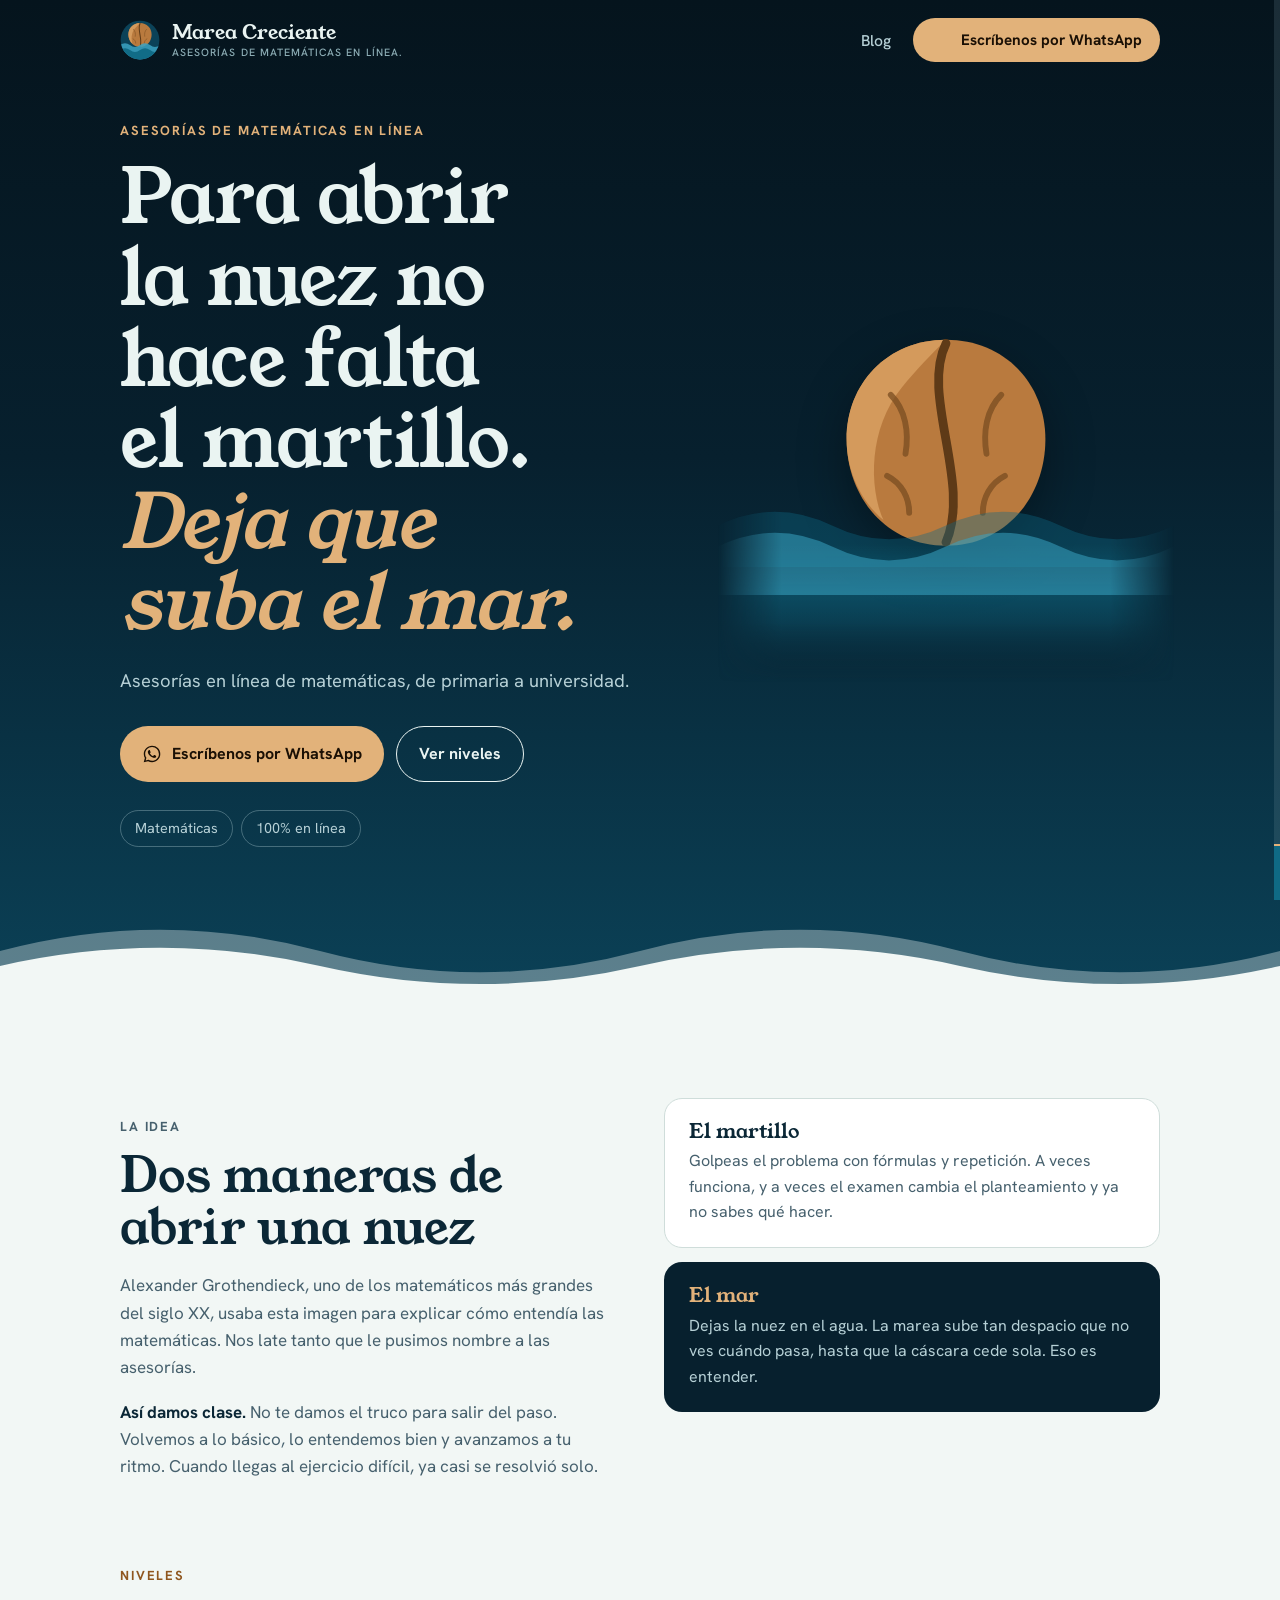
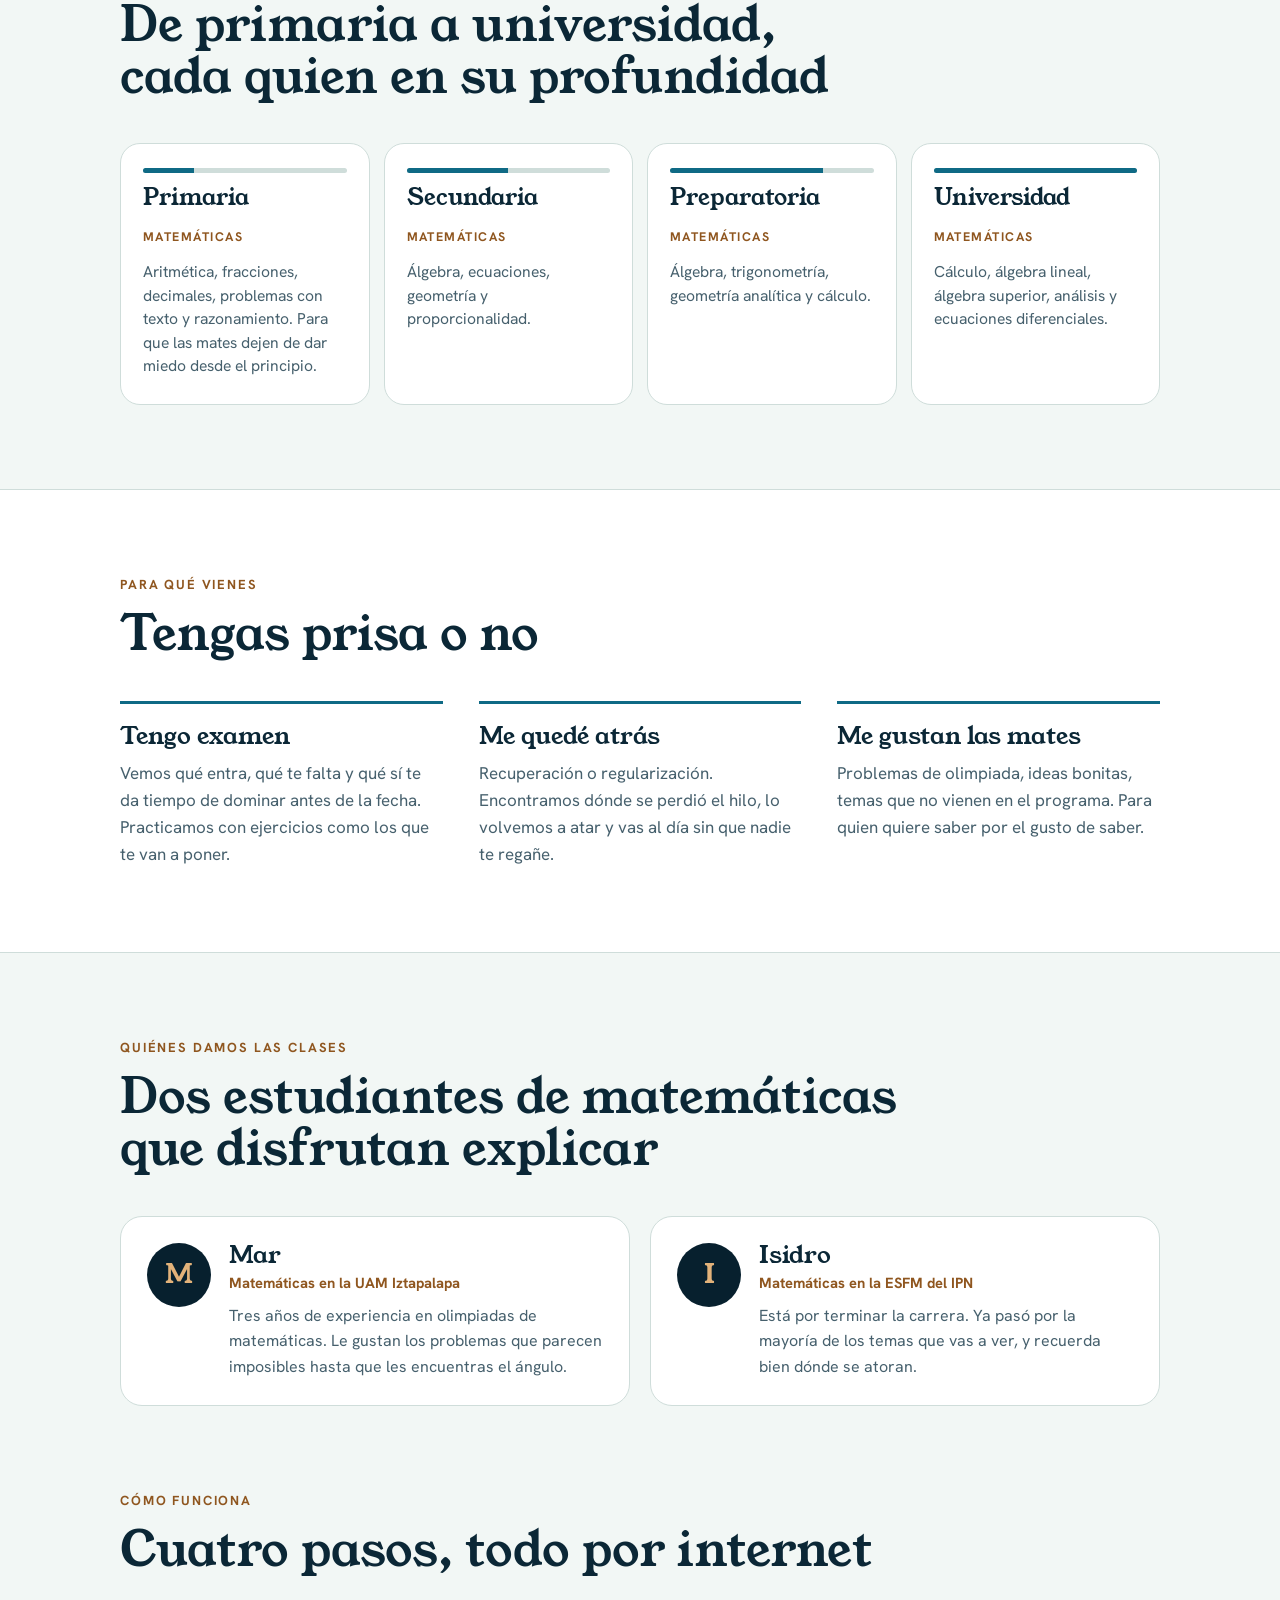
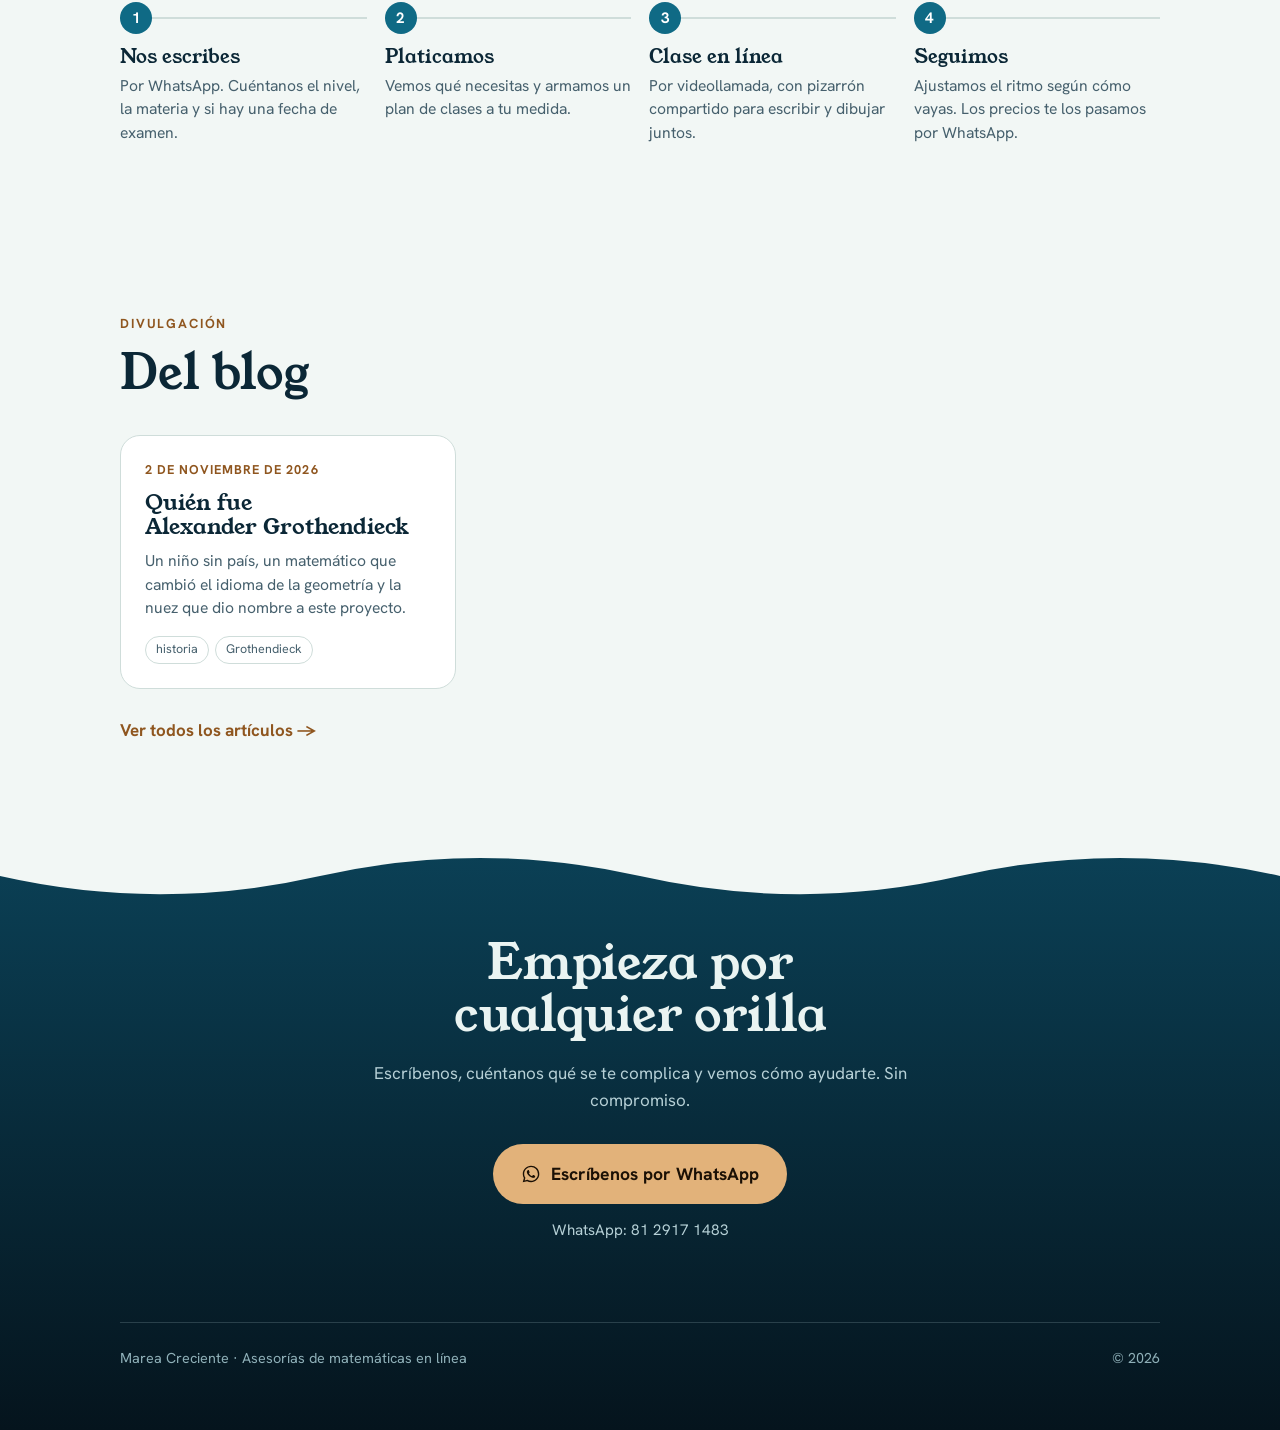
==== commit 6e4aa5bf: "Delete physics" ====
--- a/index.html
+++ b/index.html
@@ -43,7 +43,7 @@
             <path d="M0 48Q8 42 16 48T32 48T48 48T64 48V64H0Z" fill="#0F6A85" opacity=".95"/>
           </g>
         </svg>
-        <span class="brand-text"><span>Marea Creciente</span><small>Asesorías de matemáticas y física</small></span>
+        <span class="brand-text"><span>Marea Creciente</span><small>Asesorías de matemáticas en línea.</small></span>
       </a>
       <div class="navlinks">
         <a class="navlink" href="blog/">Blog</a>
@@ -56,9 +56,9 @@
     <!-- Ya puedes tocar -->
     <div class="hero-grid">
       <div>
-        <p class="eyebrow">Asesorías de matemáticas y física en línea</p>
+        <p class="eyebrow">Asesorías de matemáticas en línea</p>
         <h1>Para abrir la nuez no hace falta el martillo. <em>Deja que suba el mar.</em></h1>
-        <p class="lead">Asesorías en línea de matemáticas y física, de primaria a universidad. Entendemos las cosas con calma, desde la base, hasta que el problema deja de sentirse duro.</p>
+        <p class="lead">Asesorías en línea de matemáticas, de primaria a universidad.</p>
         <div class="cta">
           <a class="btn js-wa" href="#" data-msg="Hola, vi Marea Creciente y quiero info sobre las asesorías.">
             <svg aria-hidden="true"><use href="#wa"/></svg>Escríbenos por WhatsApp
@@ -66,7 +66,7 @@
           <a class="btn ghost" href="#niveles">Ver niveles</a>
         </div>
         <ul class="tags">
-          <li>Matemáticas</li><li>Física</li><li>100% en línea</li>
+          <li>Matemáticas</li><li>100% en línea</li>
         </ul>
       </div>
 
@@ -122,20 +122,20 @@
         <article class="level">
           <div class="depth" aria-hidden="true"><b style="--w:50%"></b></div>
           <h3>Secundaria</h3>
-          <h4>Matemáticas y física</h4>
-          <p>Álgebra, ecuaciones, geometría y proporcionalidad. En física: movimiento, fuerzas y energía.</p>
+          <h4>Matemáticas</h4>
+          <p>Álgebra, ecuaciones, geometría y proporcionalidad.</p>
         </article>
         <article class="level">
           <div class="depth" aria-hidden="true"><b style="--w:75%"></b></div>
           <h3>Preparatoria</h3>
-          <h4>Matemáticas y física</h4>
-          <p>Álgebra, trigonometría, geometría analítica y cálculo. En física: mecánica, ondas y electricidad.</p>
+          <h4>Matemáticas</h4>
+          <p>Álgebra, trigonometría, geometría analítica y cálculo.</p>
         </article>
         <article class="level">
           <div class="depth" aria-hidden="true"><b style="--w:100%"></b></div>
           <h3>Universidad</h3>
-          <h4>Matemáticas y física</h4>
-          <p>Cálculo, álgebra lineal, álgebra superior, análisis y ecuaciones diferenciales. En física: mecánica y electromagnetismo.</p>
+          <h4>Matemáticas</h4>
+          <p>Cálculo, álgebra lineal, álgebra superior, análisis y ecuaciones diferenciales.</p>
         </article>
       </div>
     </div>
@@ -233,7 +233,7 @@
     </a>
     <p class="num" id="numtext"></p>
     <footer>
-      <span>Marea Creciente · Asesorías de matemáticas y física en línea</span>
+      <span>Marea Creciente · Asesorías de matemáticas en línea</span>
       <span>© 2026</span>
     </footer>
   </div>
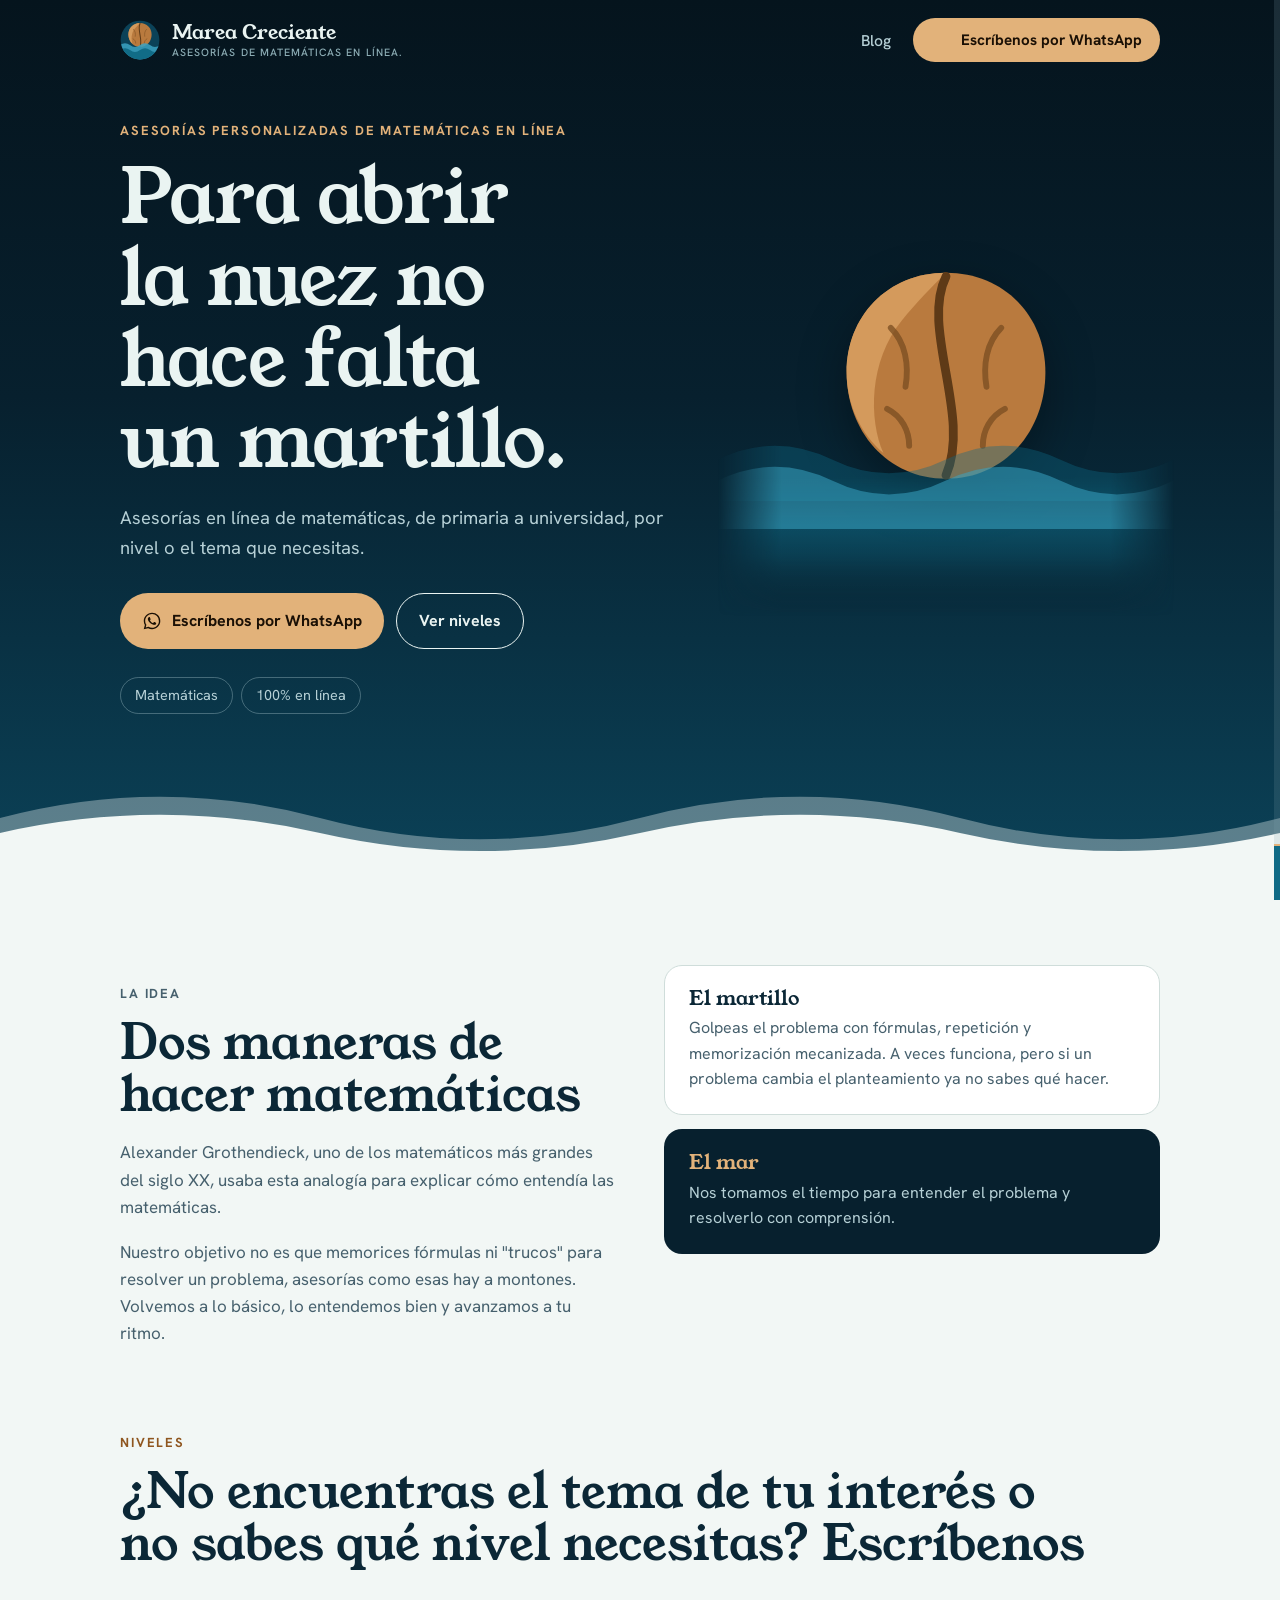
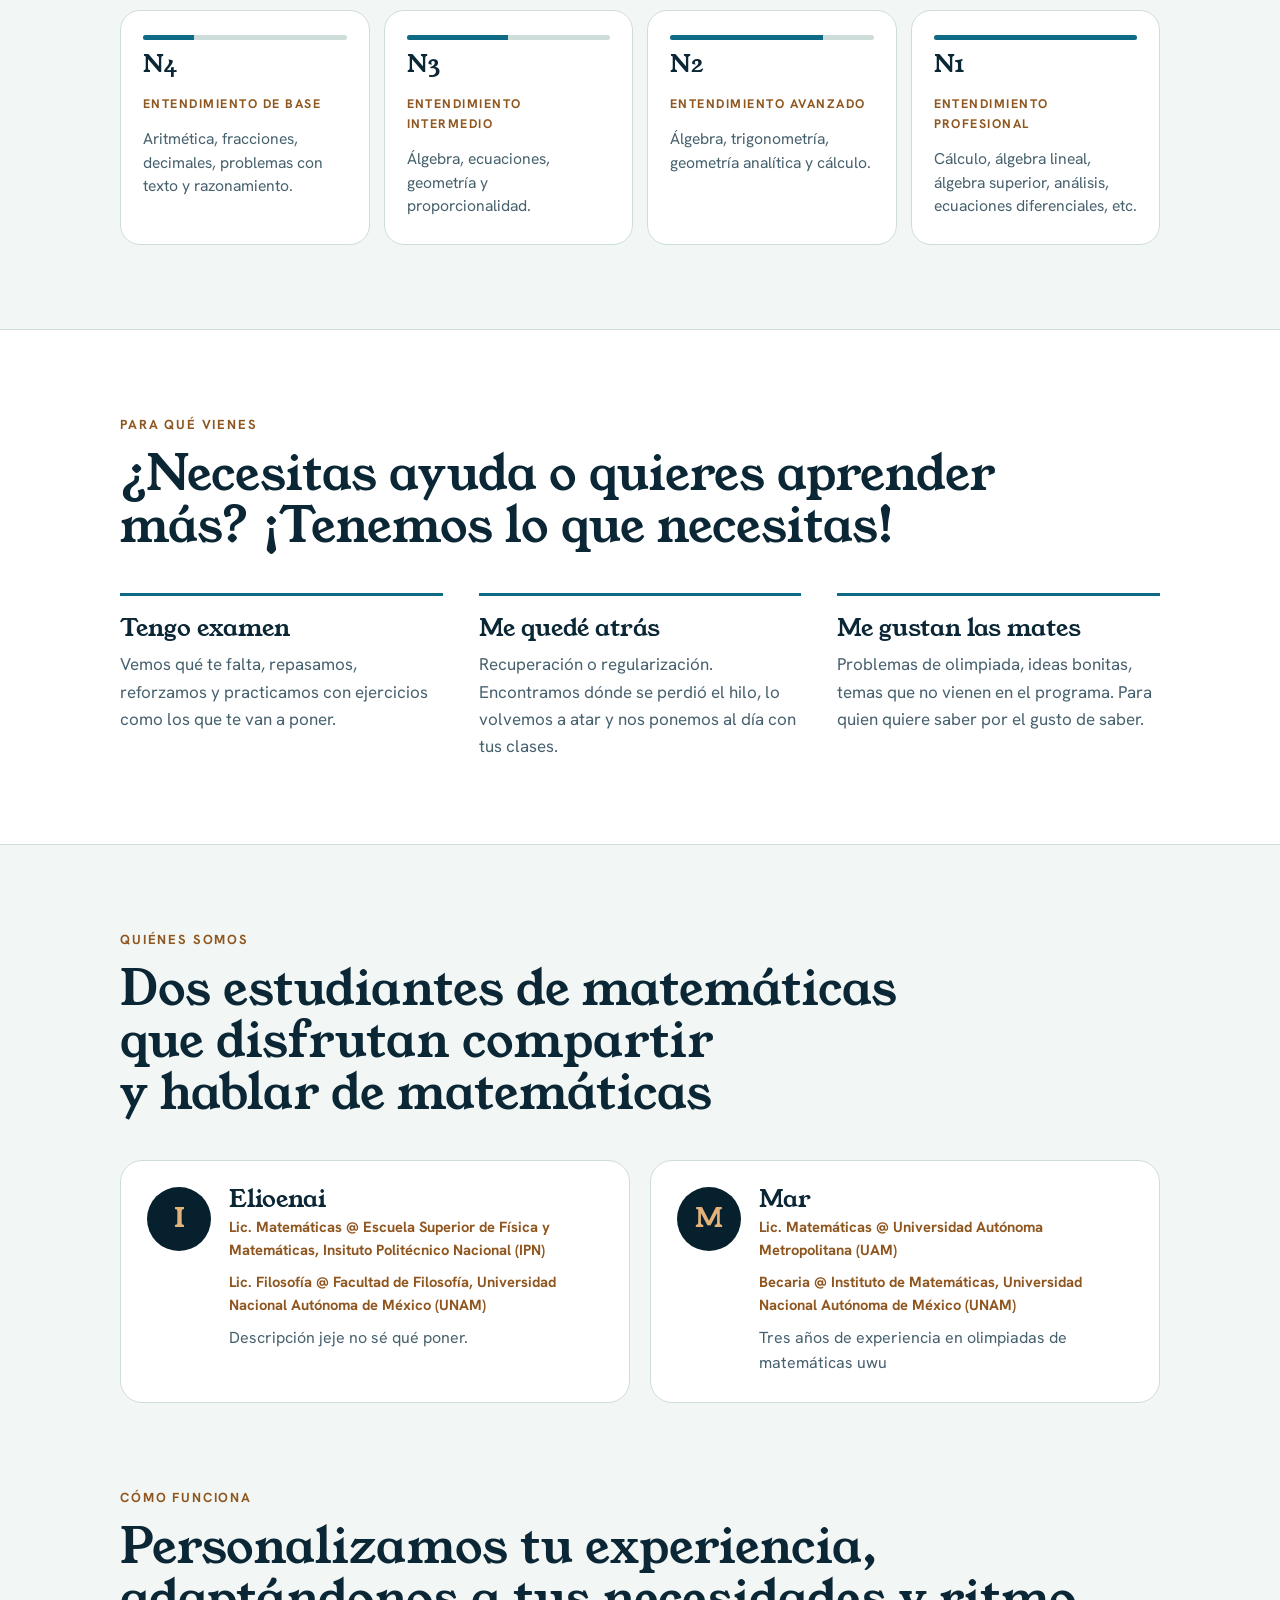
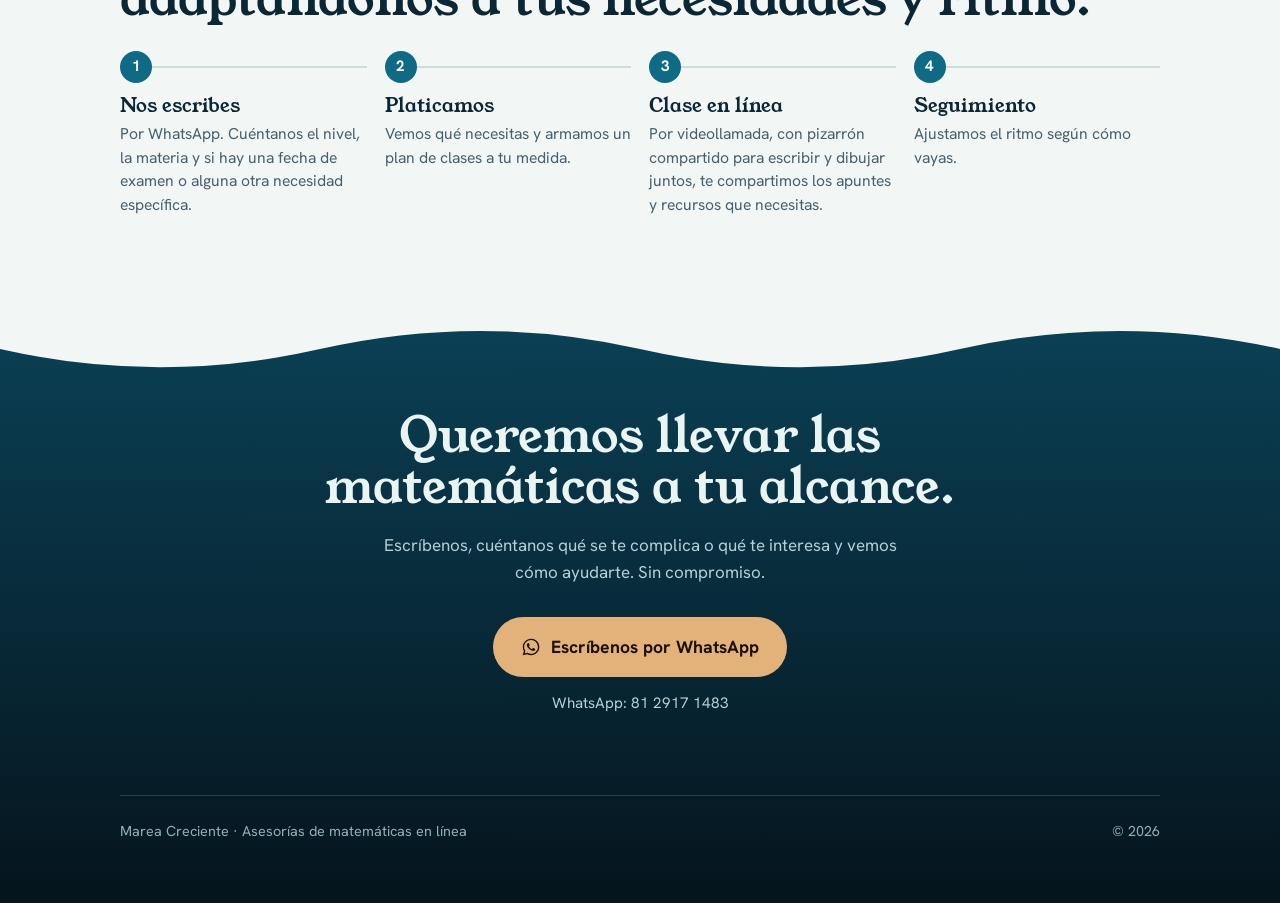
==== commit 80087139: "Posts" ====
--- a/index.html
+++ b/index.html
@@ -56,9 +56,9 @@
     <!-- Ya puedes tocar -->
     <div class="hero-grid">
       <div>
-        <p class="eyebrow">Asesorías de matemáticas en línea</p>
-        <h1>Para abrir la nuez no hace falta el martillo. <em>Deja que suba el mar.</em></h1>
-        <p class="lead">Asesorías en línea de matemáticas, de primaria a universidad.</p>
+        <p class="eyebrow">Asesorías personalizadas de matemáticas en línea</p>
+        <h1>Para abrir la nuez no hace falta un martillo.</h1>
+        <p class="lead">Asesorías en línea de matemáticas, de primaria a universidad, por nivel o el tema que necesitas.</p>
         <div class="cta">
           <a class="btn js-wa" href="#" data-msg="Hola, vi Marea Creciente y quiero info sobre las asesorías.">
             <svg aria-hidden="true"><use href="#wa"/></svg>Escríbenos por WhatsApp
@@ -91,18 +91,18 @@
     <div class="wrap idea">
       <div class="text">
         <p class="eyebrow">La idea</p>
-        <h2>Dos maneras de abrir una nuez</h2>
-        <p>Alexander Grothendieck, uno de los matemáticos más grandes del siglo XX, usaba esta imagen para explicar cómo entendía las matemáticas. Nos late tanto que le pusimos nombre a las asesorías.</p>
-        <p><strong>Así damos clase.</strong> No te damos el truco para salir del paso. Volvemos a lo básico, lo entendemos bien y avanzamos a tu ritmo. Cuando llegas al ejercicio difícil, ya casi se resolvió solo.</p>
+        <h2>Dos maneras de hacer matemáticas</h2>
+        <p>Alexander Grothendieck, uno de los matemáticos más grandes del siglo XX, usaba esta analogía para explicar cómo entendía las matemáticas.</p>
+        <p> Nuestro objetivo no es que memorices fórmulas ni "trucos" para resolver un problema, asesorías como esas hay a montones. Volvemos a lo básico, lo entendemos bien y avanzamos a tu ritmo.</p>
       </div>
       <div class="duo">
         <div>
           <h3>El martillo</h3>
-          <p>Golpeas el problema con fórmulas y repetición. A veces funciona, y a veces el examen cambia el planteamiento y ya no sabes qué hacer.</p>
+          <p>Golpeas el problema con fórmulas, repetición y memorización mecanizada. A veces funciona, pero si un problema cambia el planteamiento ya no sabes qué hacer.</p>
         </div>
         <div class="sea">
           <h3>El mar</h3>
-          <p>Dejas la nuez en el agua. La marea sube tan despacio que no ves cuándo pasa, hasta que la cáscara cede sola. Eso es entender.</p>
+          <p>Nos tomamos el tiempo para entender el problema y resolverlo con comprensión.</p>
         </div>
       </div>
     </div>
@@ -111,31 +111,31 @@
   <section id="niveles" style="padding-top:0">
     <div class="wrap">
       <p class="eyebrow">Niveles</p>
-      <h2>De primaria a universidad, cada quien en su profundidad</h2>
+      <h2>¿No encuentras el tema de tu interés o no sabes qué nivel necesitas? Escríbenos</h2>
       <div class="levels">
         <article class="level">
           <div class="depth" aria-hidden="true"><b style="--w:25%"></b></div>
-          <h3>Primaria</h3>
-          <h4>Matemáticas</h4>
-          <p>Aritmética, fracciones, decimales, problemas con texto y razonamiento. Para que las mates dejen de dar miedo desde el principio.</p>
+          <h3>N4</h3>
+          <h4>Entendimiento de base</h4>
+          <p>Aritmética, fracciones, decimales, problemas con texto y razonamiento.</p>
         </article>
         <article class="level">
           <div class="depth" aria-hidden="true"><b style="--w:50%"></b></div>
-          <h3>Secundaria</h3>
-          <h4>Matemáticas</h4>
+          <h3>N3</h3>
+          <h4>Entendimiento intermedio</h4>
           <p>Álgebra, ecuaciones, geometría y proporcionalidad.</p>
         </article>
         <article class="level">
           <div class="depth" aria-hidden="true"><b style="--w:75%"></b></div>
-          <h3>Preparatoria</h3>
-          <h4>Matemáticas</h4>
+          <h3>N2</h3>
+          <h4>Entendimiento avanzado</h4>
           <p>Álgebra, trigonometría, geometría analítica y cálculo.</p>
         </article>
         <article class="level">
           <div class="depth" aria-hidden="true"><b style="--w:100%"></b></div>
-          <h3>Universidad</h3>
-          <h4>Matemáticas</h4>
-          <p>Cálculo, álgebra lineal, álgebra superior, análisis y ecuaciones diferenciales.</p>
+          <h3>N1</h3>
+          <h4>Entendimiento profesional</h4>
+          <p>Cálculo, álgebra lineal, álgebra superior, análisis, ecuaciones diferenciales, etc.</p>
         </article>
       </div>
     </div>
@@ -144,15 +144,15 @@
   <section class="why" id="para-que">
     <div class="wrap">
       <p class="eyebrow">Para qué vienes</p>
-      <h2>Tengas prisa o no</h2>
+      <h2>¿Necesitas ayuda o quieres aprender más? ¡Tenemos lo que necesitas!</h2>
       <div class="why-grid">
         <div>
           <h3>Tengo examen</h3>
-          <p>Vemos qué entra, qué te falta y qué sí te da tiempo de dominar antes de la fecha. Practicamos con ejercicios como los que te van a poner.</p>
+          <p>Vemos qué te falta, repasamos, reforzamos y practicamos con ejercicios como los que te van a poner.</p>
         </div>
         <div>
           <h3>Me quedé atrás</h3>
-          <p>Recuperación o regularización. Encontramos dónde se perdió el hilo, lo volvemos a atar y vas al día sin que nadie te regañe.</p>
+          <p>Recuperación o regularización. Encontramos dónde se perdió el hilo, lo volvemos a atar y nos ponemos al día con tus clases.</p>
         </div>
         <div>
           <h3>Me gustan las mates</h3>
@@ -164,25 +164,29 @@
 
   <section id="quienes">
     <div class="wrap">
-      <p class="eyebrow">Quiénes damos las clases</p>
-      <h2>Dos estudiantes de matemáticas que disfrutan explicar</h2>
+      <p class="eyebrow">Quiénes somos</p>
+      <h2>Dos estudiantes de matemáticas que disfrutan compartir y hablar de matemáticas</h2>
       <div class="people">
+
+         <article class="person">
+          <div class="avatar" aria-hidden="true">I</div>
+          <div>
+            <h3>Elioenai</h3>
+            <p class="role">Lic. Matemáticas @ Escuela Superior de Física y Matemáticas, Insituto Politécnico Nacional (IPN)</p>
+            <p class="role">Lic. Filosofía @ Facultad de Filosofía, Universidad Nacional Autónoma de México (UNAM)</p>
+            <p>Descripción jeje no sé qué poner.</p>
+          </div>
+        </article>
+
         <article class="person">
           <div class="avatar" aria-hidden="true">M</div>
           <div>
             <h3>Mar</h3>
-            <p class="role">Matemáticas en la UAM Iztapalapa</p>
-            <p>Tres años de experiencia en olimpiadas de matemáticas. Le gustan los problemas que parecen imposibles hasta que les encuentras el ángulo.</p>
+            <p class="role">Lic. Matemáticas @ Universidad Autónoma Metropolitana (UAM)</p>
+            <p class="role">Becaria @ Instituto de Matemáticas, Universidad Nacional Autónoma de México (UNAM)</p>
+            <p>Tres años de experiencia en olimpiadas de matemáticas uwu</p>
           </div>
         </article>
-        <article class="person">
-          <div class="avatar" aria-hidden="true">I</div>
-          <div>
-            <h3>Isidro</h3>
-            <p class="role">Matemáticas en la ESFM del IPN</p>
-            <p>Está por terminar la carrera. Ya pasó por la mayoría de los temas que vas a ver, y recuerda bien dónde se atoran.</p>
-          </div>
-        </article>
       </div>
     </div>
   </section>
@@ -190,11 +194,11 @@
   <section id="como" style="padding-top:0">
     <div class="wrap">
       <p class="eyebrow">Cómo funciona</p>
-      <h2>Cuatro pasos, todo por internet</h2>
+      <h2>Personalizamos tu experiencia, adaptándonos a tus necesidades y ritmo.</h2>
       <ol class="steps">
         <li>
           <h3>Nos escribes</h3>
-          <p>Por WhatsApp. Cuéntanos el nivel, la materia y si hay una fecha de examen.</p>
+          <p>Por WhatsApp. Cuéntanos el nivel, la materia y si hay una fecha de examen o alguna otra necesidad específica.</p>
         </li>
         <li>
           <h3>Platicamos</h3>
@@ -202,11 +206,11 @@
         </li>
         <li>
           <h3>Clase en línea</h3>
-          <p>Por videollamada, con pizarrón compartido para escribir y dibujar juntos.</p>
-        </li>
-        <li>
-          <h3>Seguimos</h3>
-          <p>Ajustamos el ritmo según cómo vayas. Los precios te los pasamos por WhatsApp.</p>
+          <p>Por videollamada, con pizarrón compartido para escribir y dibujar juntos, te compartimos los apuntes y recursos que necesitas.</p>
+        </li>
+        <li>
+          <h3>Seguimiento</h3>
+          <p>Ajustamos el ritmo según cómo vayas.</p>
         </li>
       </ol>
     </div>
@@ -226,8 +230,8 @@
     <svg class="wave" viewBox="0 0 2400 120" preserveAspectRatio="none"><path d="M0 74Q150 40 300 74T600 74T900 74T1200 74T1500 74T1800 74T2100 74T2400 74V120H0Z"/></svg>
   </div>
   <div class="wrap">
-    <h2>Empieza por cualquier orilla</h2>
-    <p class="sub">Escríbenos, cuéntanos qué se te complica y vemos cómo ayudarte. Sin compromiso.</p>
+    <h2>Queremos llevar las matemáticas a tu alcance.</h2>
+    <p class="sub">Escríbenos, cuéntanos qué se te complica o qué te interesa y vemos cómo ayudarte. Sin compromiso.</p>
     <a class="btn js-wa" href="#" data-msg="Hola, vi Marea Creciente y me interesa una asesoría de ____ (nivel: ____).">
       <svg aria-hidden="true"><use href="#wa"/></svg>Escríbenos por WhatsApp
     </a>
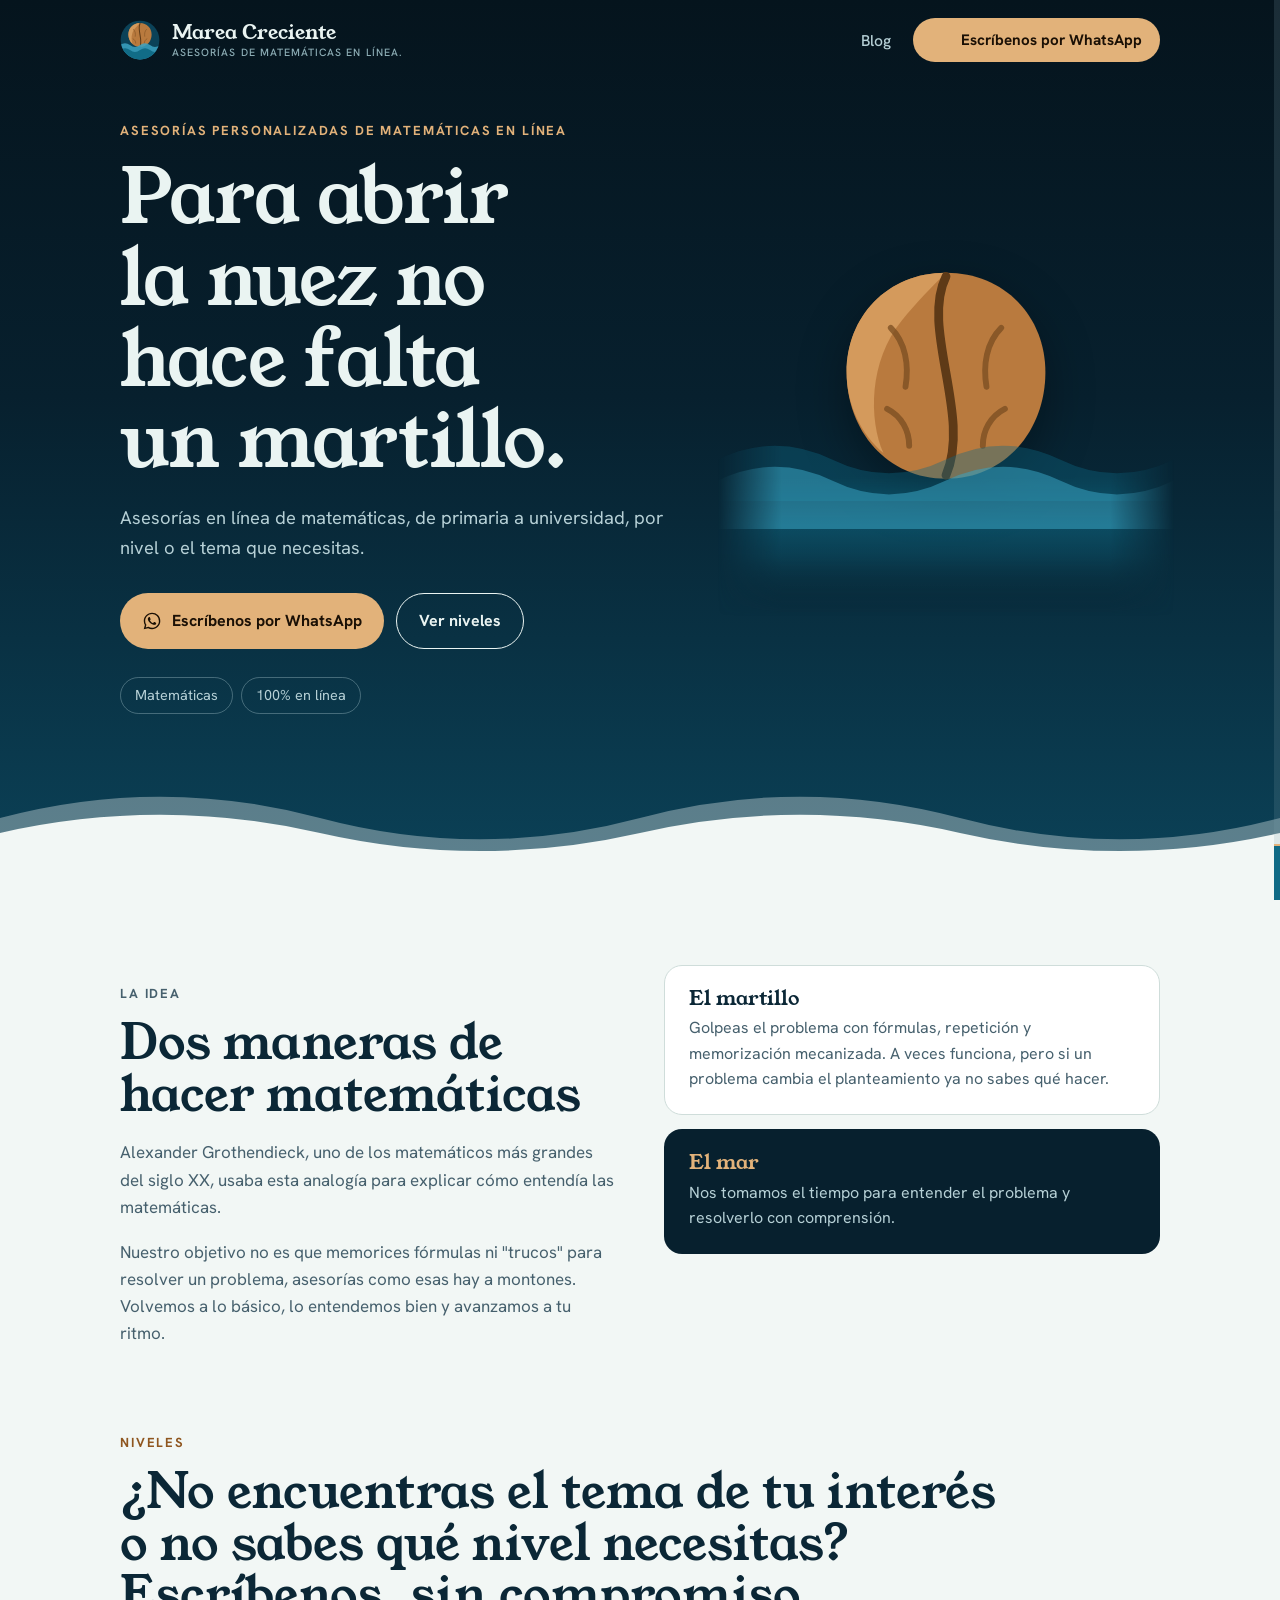
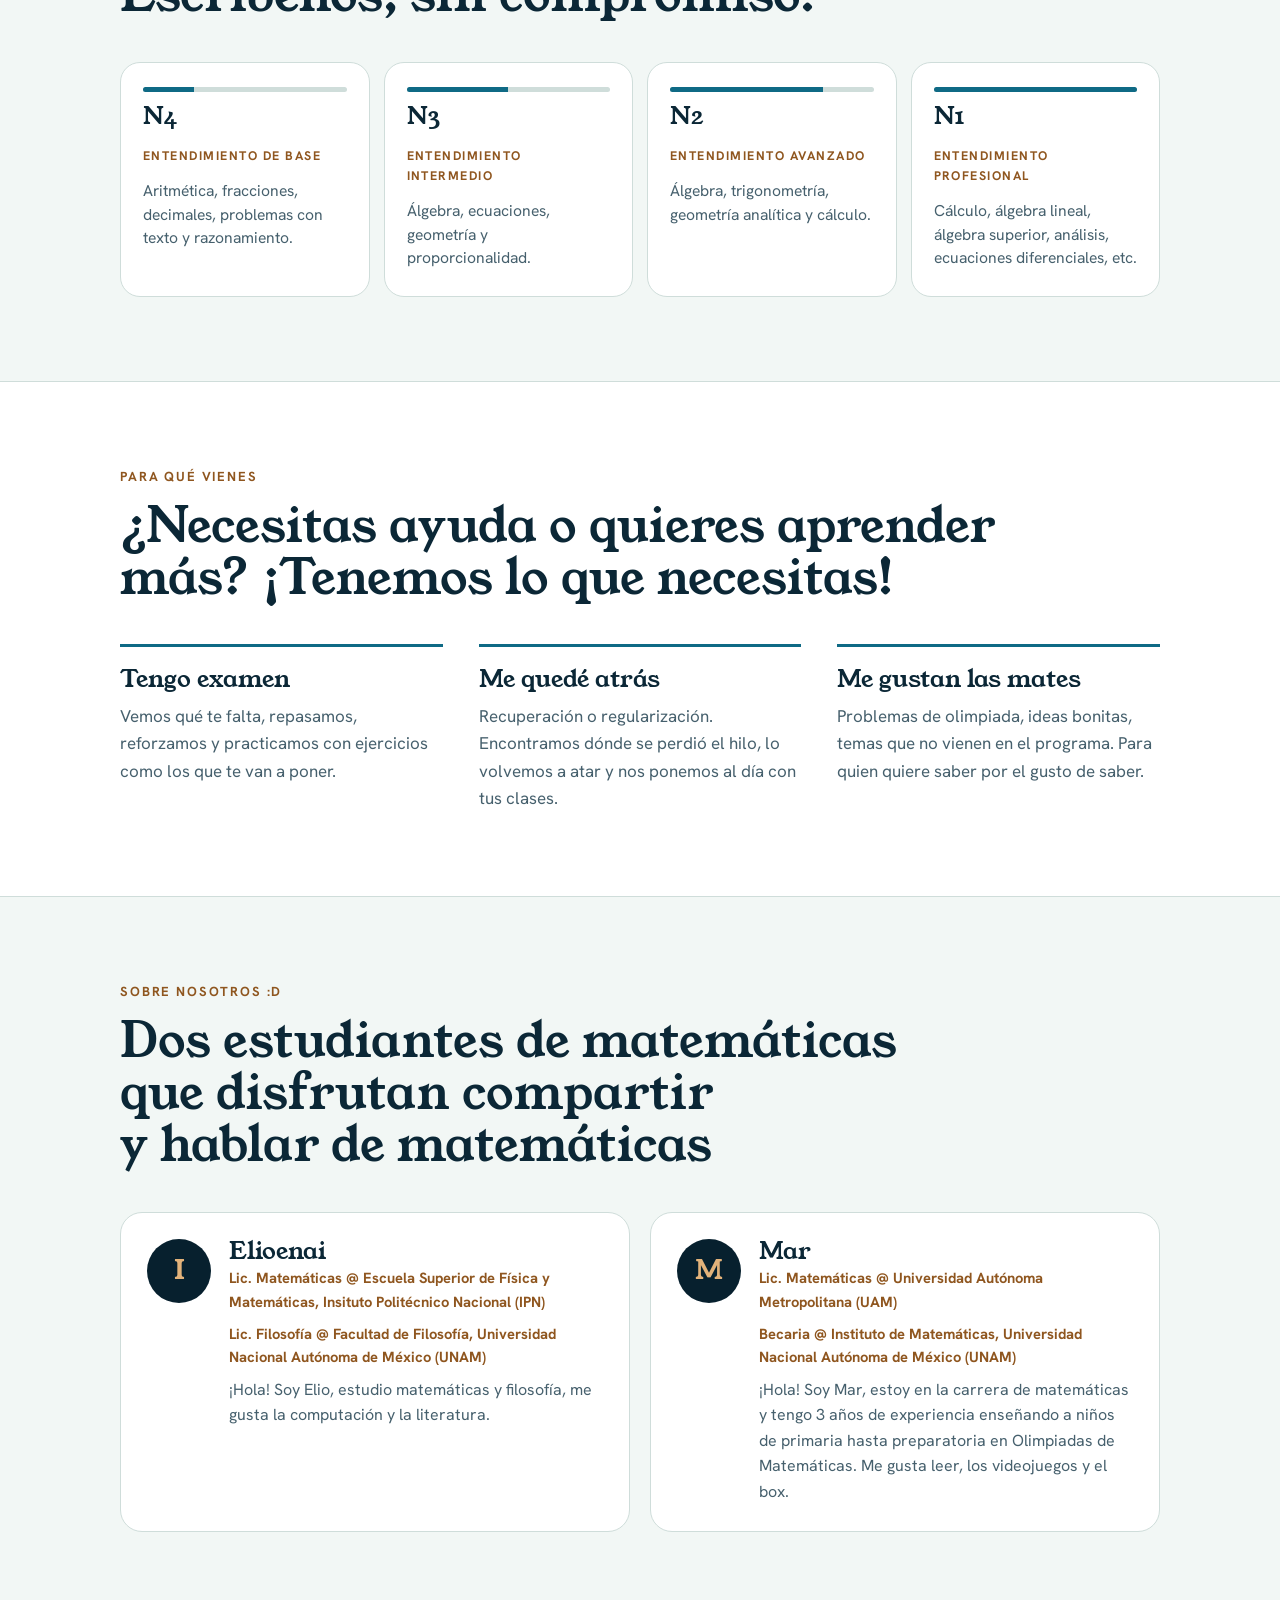
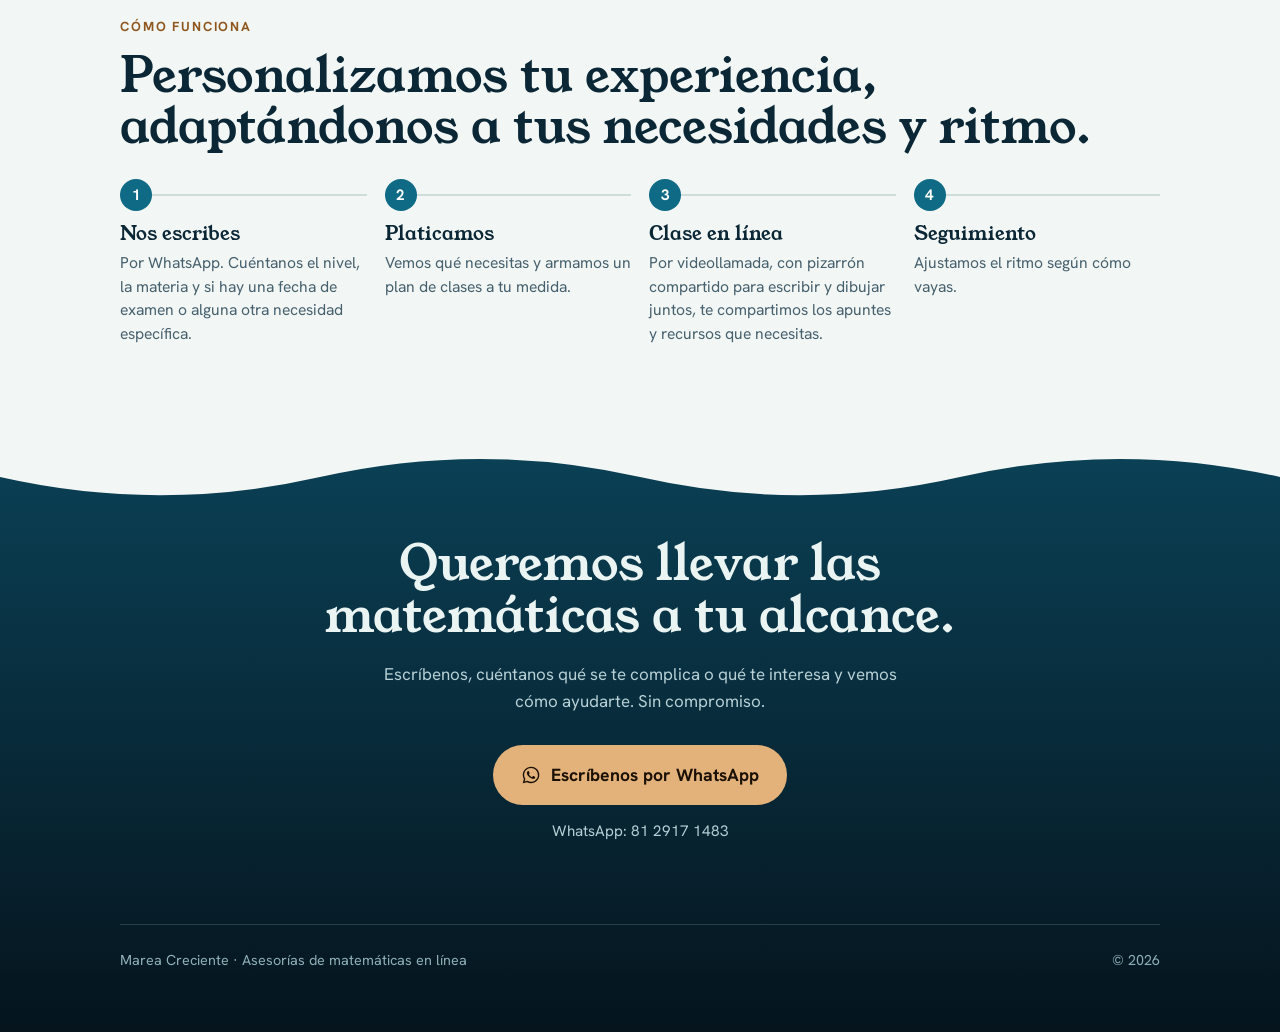
==== commit cbf637c8: "Update index.html" ====
--- a/index.html
+++ b/index.html
@@ -111,7 +111,7 @@
   <section id="niveles" style="padding-top:0">
     <div class="wrap">
       <p class="eyebrow">Niveles</p>
-      <h2>¿No encuentras el tema de tu interés o no sabes qué nivel necesitas? Escríbenos</h2>
+      <h2>¿No encuentras el tema de tu interés o no sabes qué nivel necesitas? Escríbenos, sin compromiso.</h2>
       <div class="levels">
         <article class="level">
           <div class="depth" aria-hidden="true"><b style="--w:25%"></b></div>
@@ -164,7 +164,7 @@
 
   <section id="quienes">
     <div class="wrap">
-      <p class="eyebrow">Quiénes somos</p>
+      <p class="eyebrow">Sobre nosotros :D </p>
       <h2>Dos estudiantes de matemáticas que disfrutan compartir y hablar de matemáticas</h2>
       <div class="people">
 
@@ -174,7 +174,7 @@
             <h3>Elioenai</h3>
             <p class="role">Lic. Matemáticas @ Escuela Superior de Física y Matemáticas, Insituto Politécnico Nacional (IPN)</p>
             <p class="role">Lic. Filosofía @ Facultad de Filosofía, Universidad Nacional Autónoma de México (UNAM)</p>
-            <p>Descripción jeje no sé qué poner.</p>
+            <p>¡Hola! Soy Elio, estudio matemáticas y filosofía, me gusta la computación y la literatura.</p>
           </div>
         </article>
 
@@ -184,7 +184,7 @@
             <h3>Mar</h3>
             <p class="role">Lic. Matemáticas @ Universidad Autónoma Metropolitana (UAM)</p>
             <p class="role">Becaria @ Instituto de Matemáticas, Universidad Nacional Autónoma de México (UNAM)</p>
-            <p>Tres años de experiencia en olimpiadas de matemáticas uwu</p>
+            <p>¡Hola! Soy Mar, estoy en la carrera de matemáticas y tengo 3 años de experiencia enseñando a niños de primaria hasta preparatoria en Olimpiadas de Matemáticas. Me gusta leer, los videojuegos y el box.</p>
           </div>
         </article>
       </div>
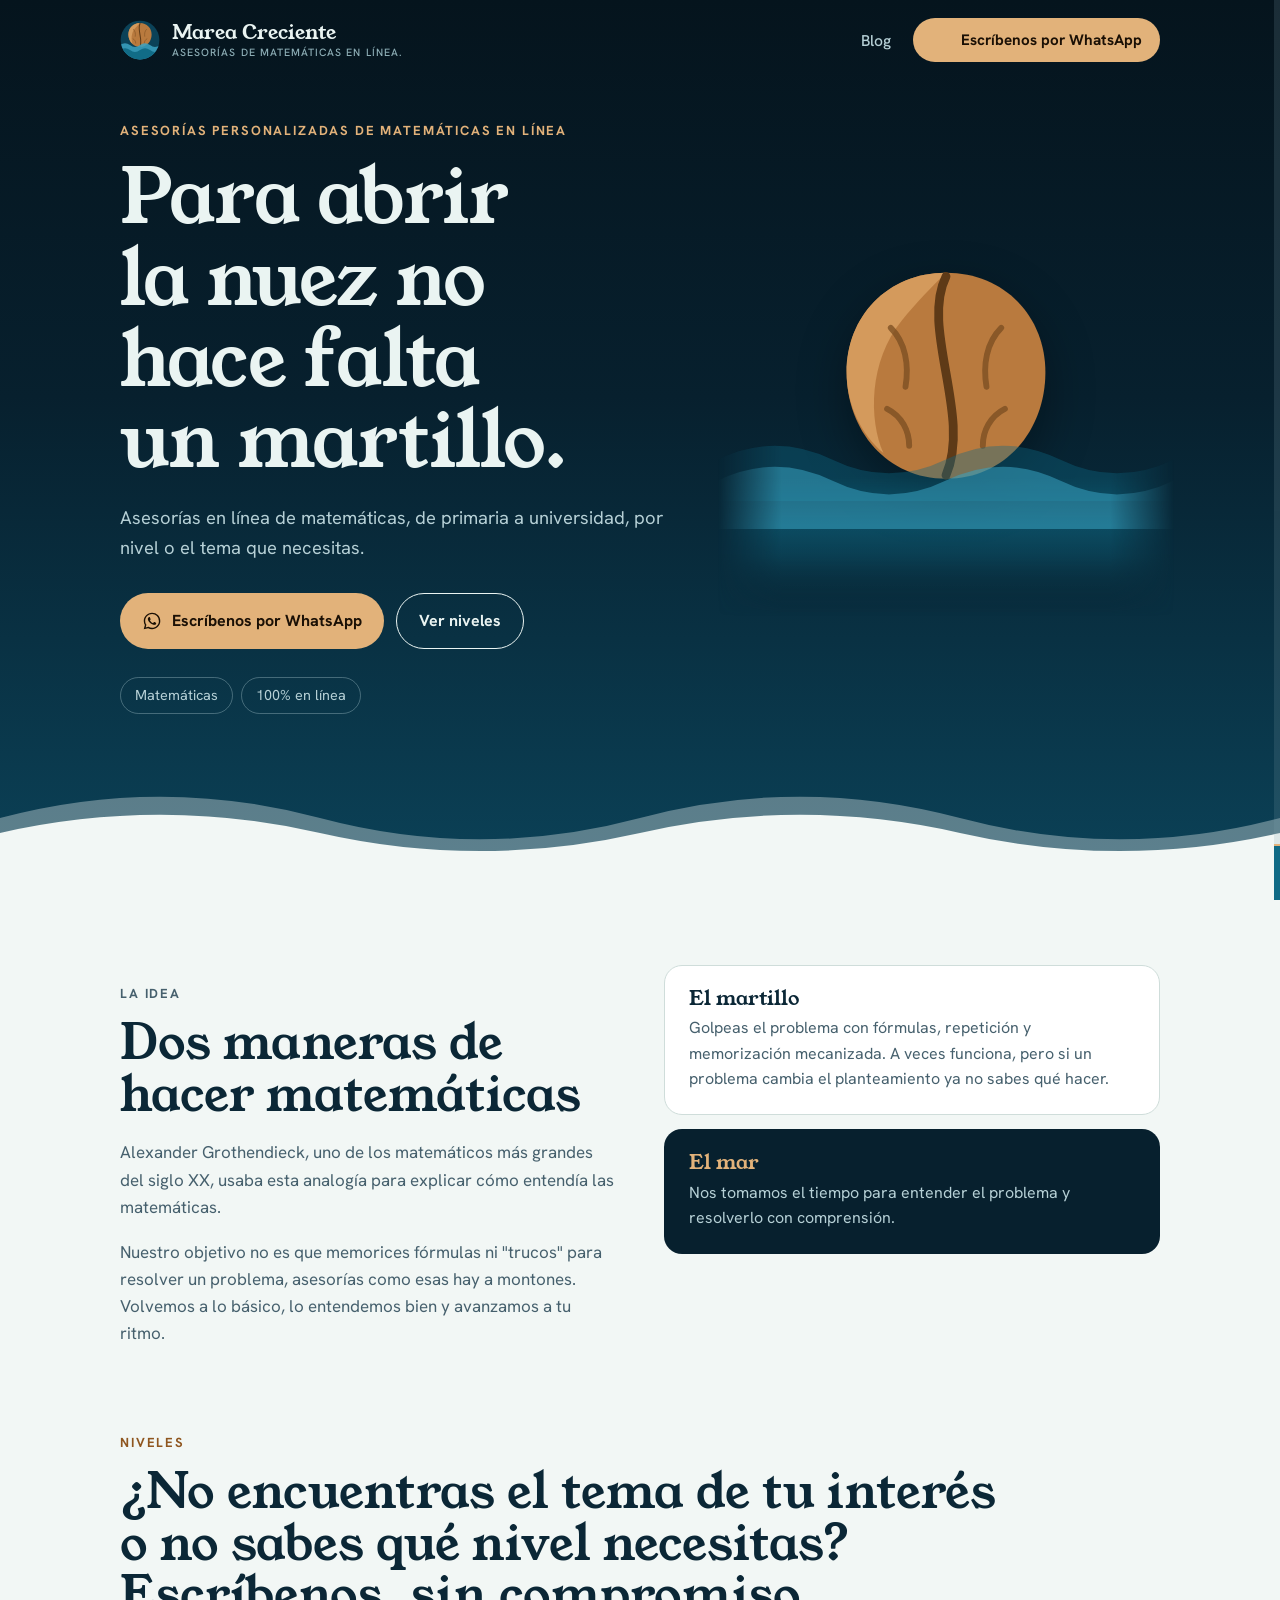
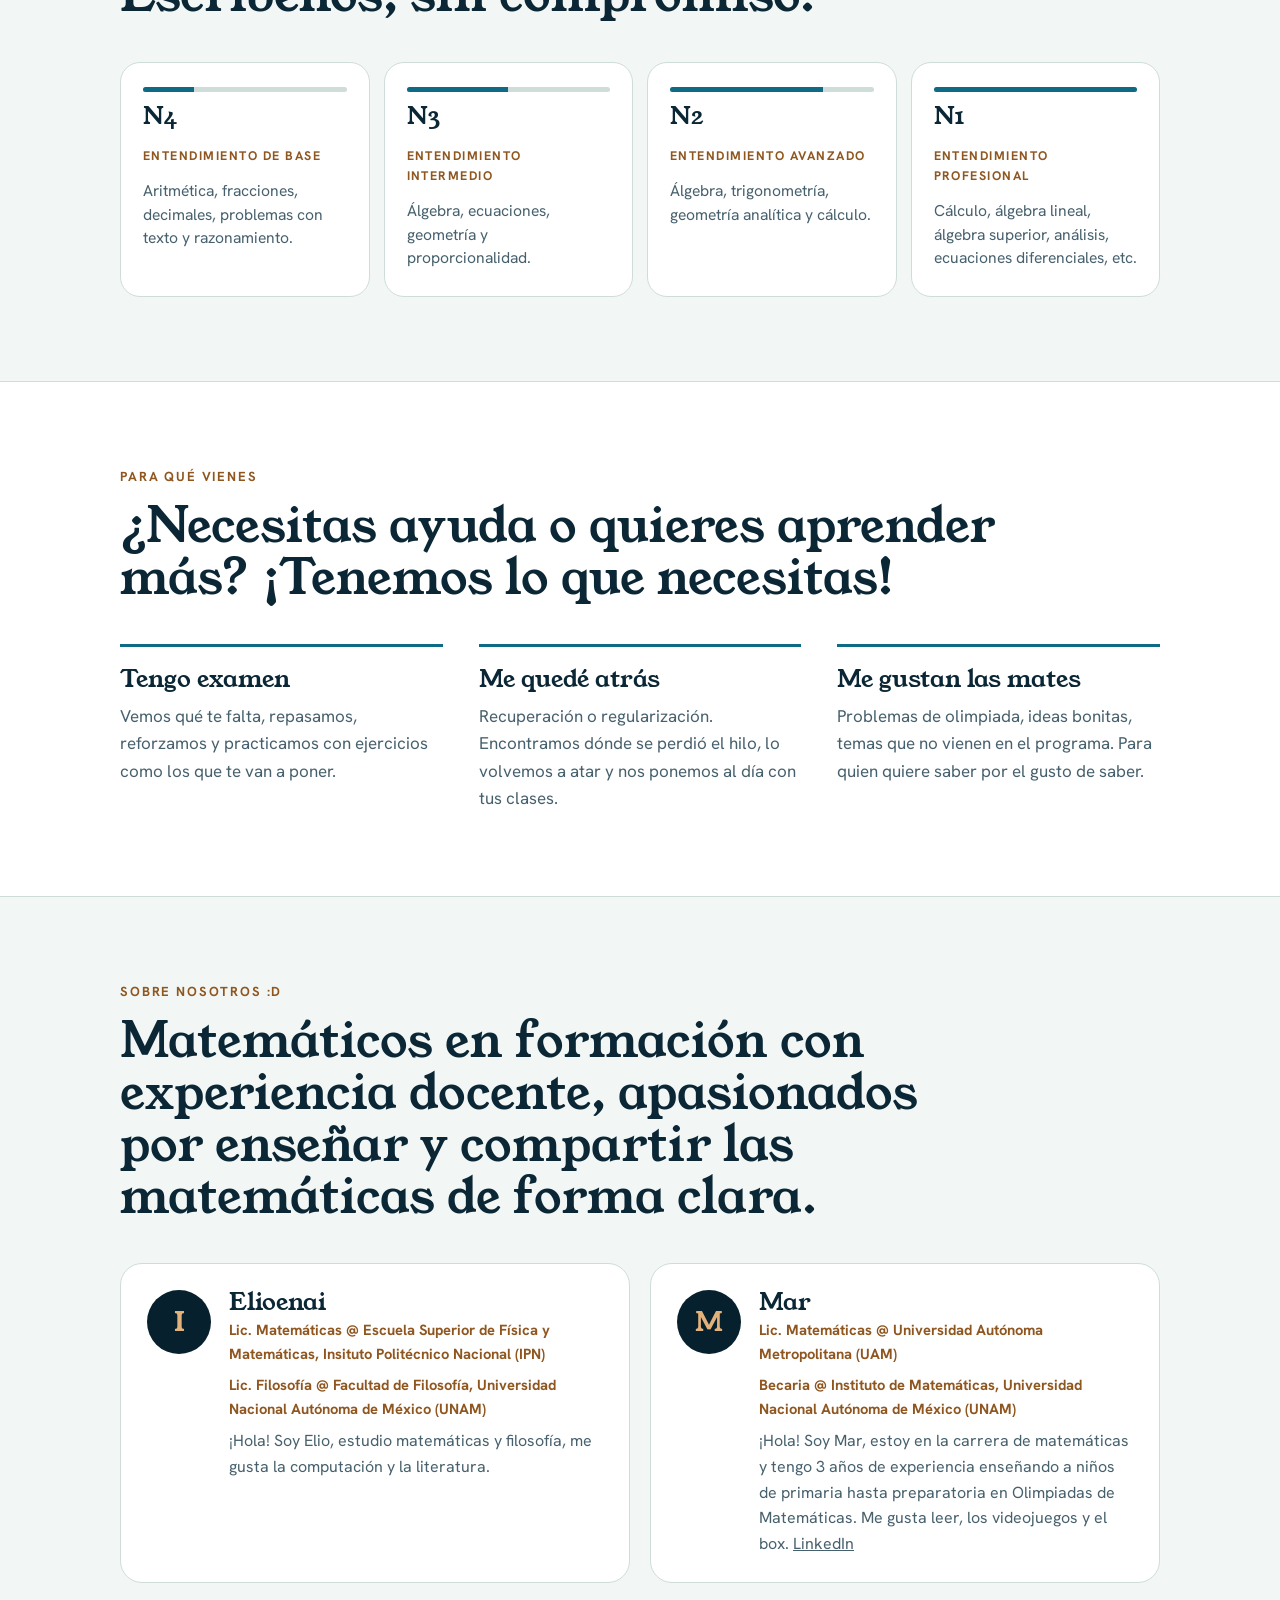
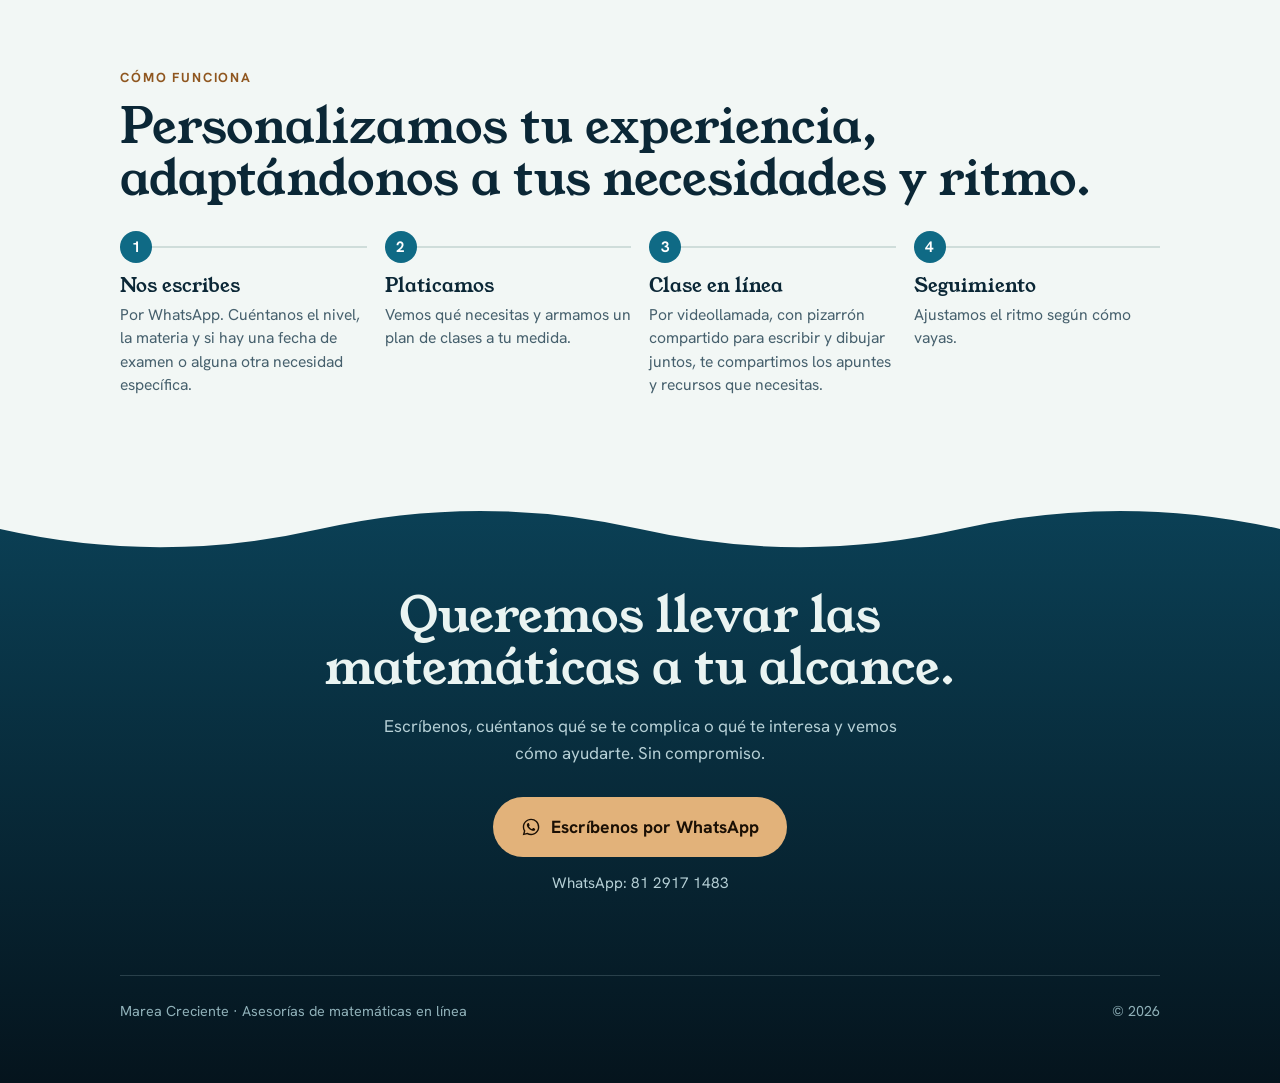
==== commit ec27597b: "Update index" ====
--- a/index.html
+++ b/index.html
@@ -165,7 +165,7 @@
   <section id="quienes">
     <div class="wrap">
       <p class="eyebrow">Sobre nosotros :D </p>
-      <h2>Dos estudiantes de matemáticas que disfrutan compartir y hablar de matemáticas</h2>
+      <h2>Matemáticos en formación con experiencia docente, apasionados por enseñar y compartir las matemáticas de forma clara.</h2>
       <div class="people">
 
          <article class="person">
@@ -184,7 +184,9 @@
             <h3>Mar</h3>
             <p class="role">Lic. Matemáticas @ Universidad Autónoma Metropolitana (UAM)</p>
             <p class="role">Becaria @ Instituto de Matemáticas, Universidad Nacional Autónoma de México (UNAM)</p>
-            <p>¡Hola! Soy Mar, estoy en la carrera de matemáticas y tengo 3 años de experiencia enseñando a niños de primaria hasta preparatoria en Olimpiadas de Matemáticas. Me gusta leer, los videojuegos y el box.</p>
+            <p>¡Hola! Soy Mar, estoy en la carrera de matemáticas y tengo 3 años de experiencia enseñando a niños de primaria hasta preparatoria en Olimpiadas de Matemáticas. Me gusta leer, los videojuegos y el box.
+              <a href="https://www.linkedin.com/in/garza-cedillo/" target="_blank" rel="noopener">LinkedIn</a>
+            </p>
           </div>
         </article>
       </div>
